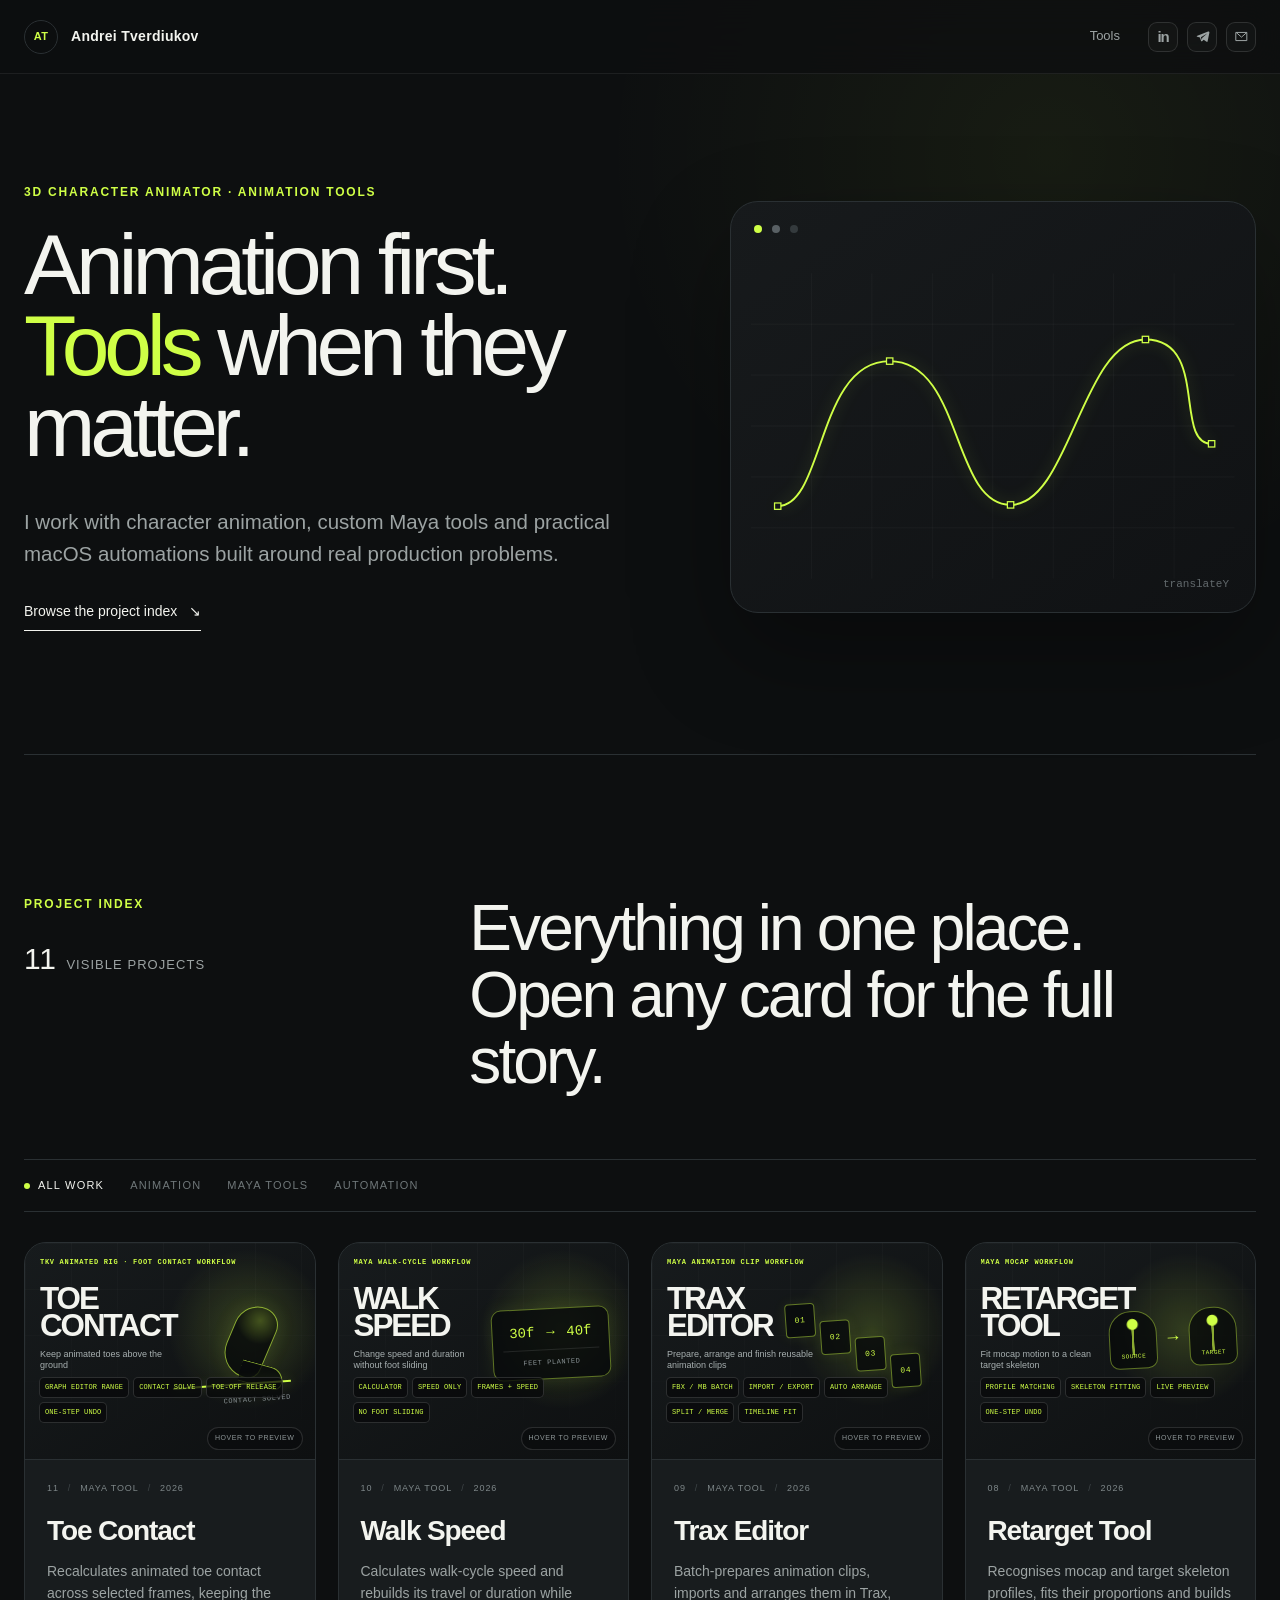
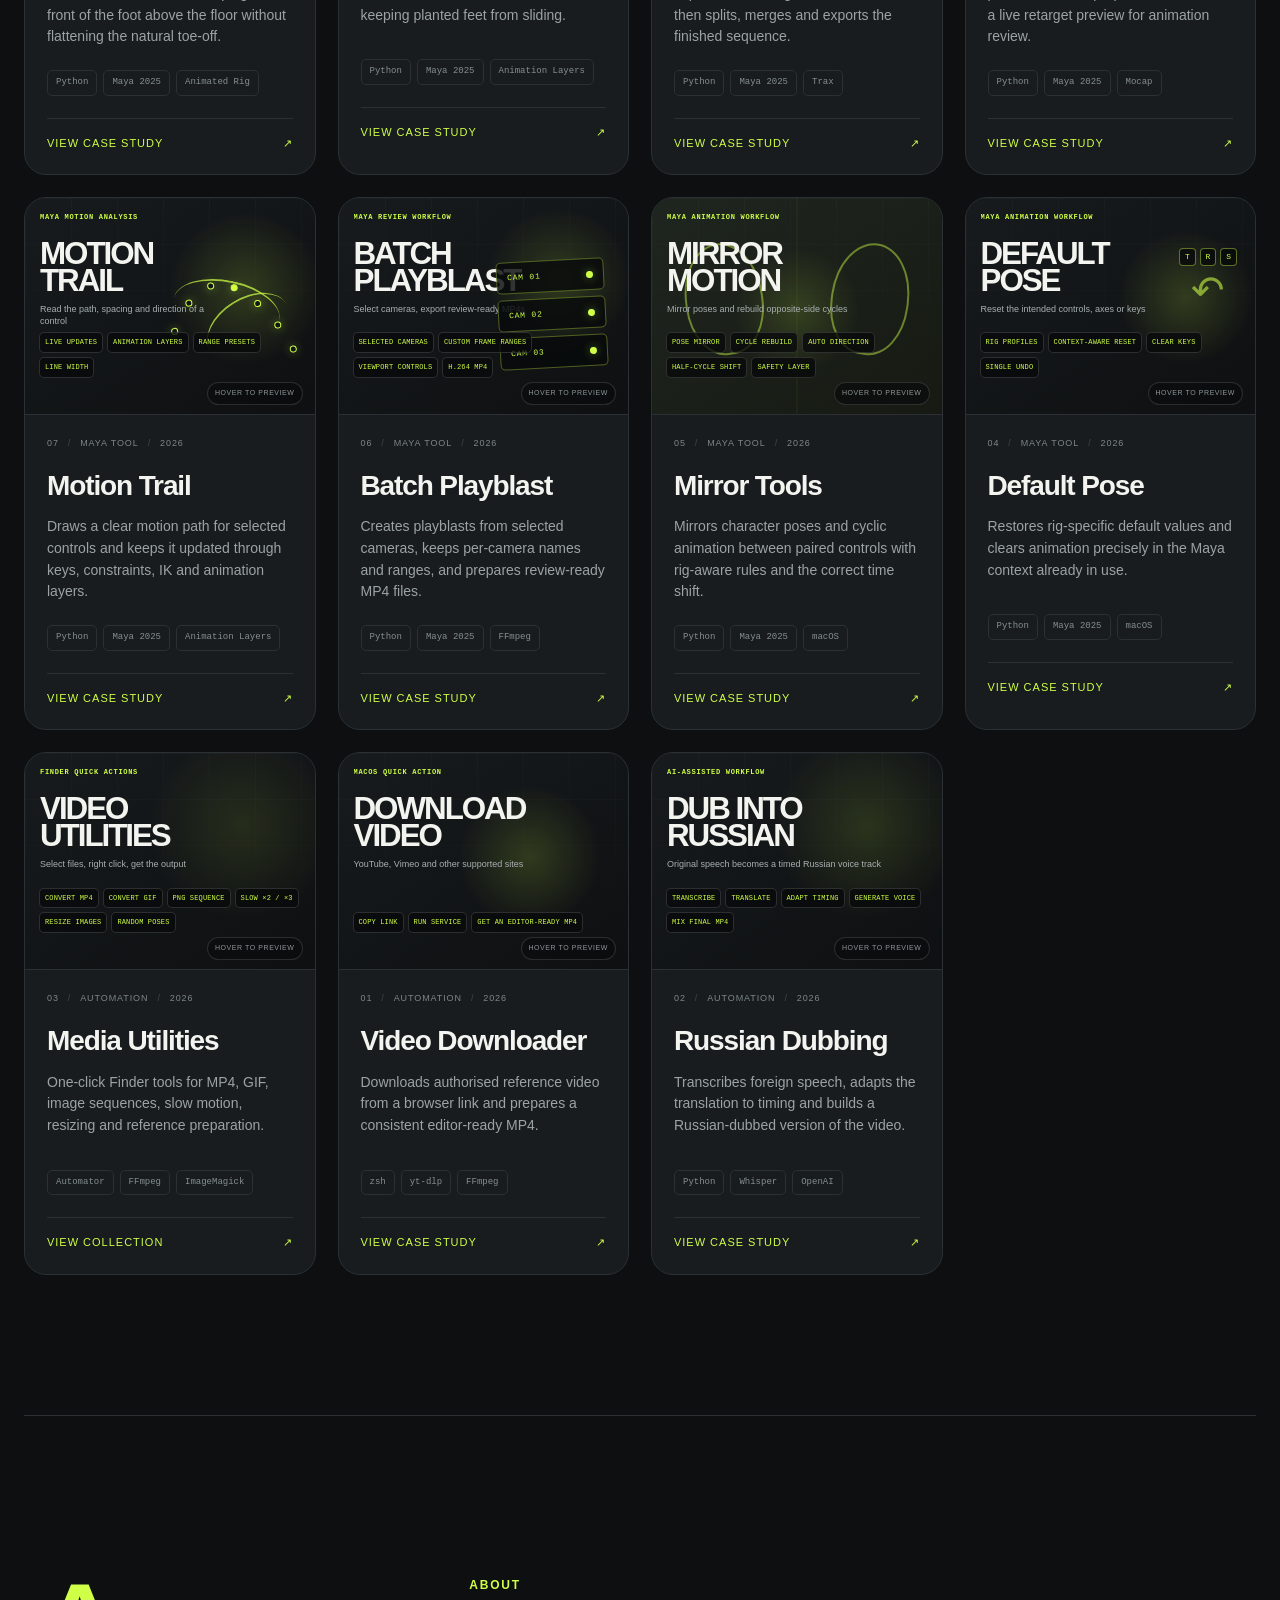
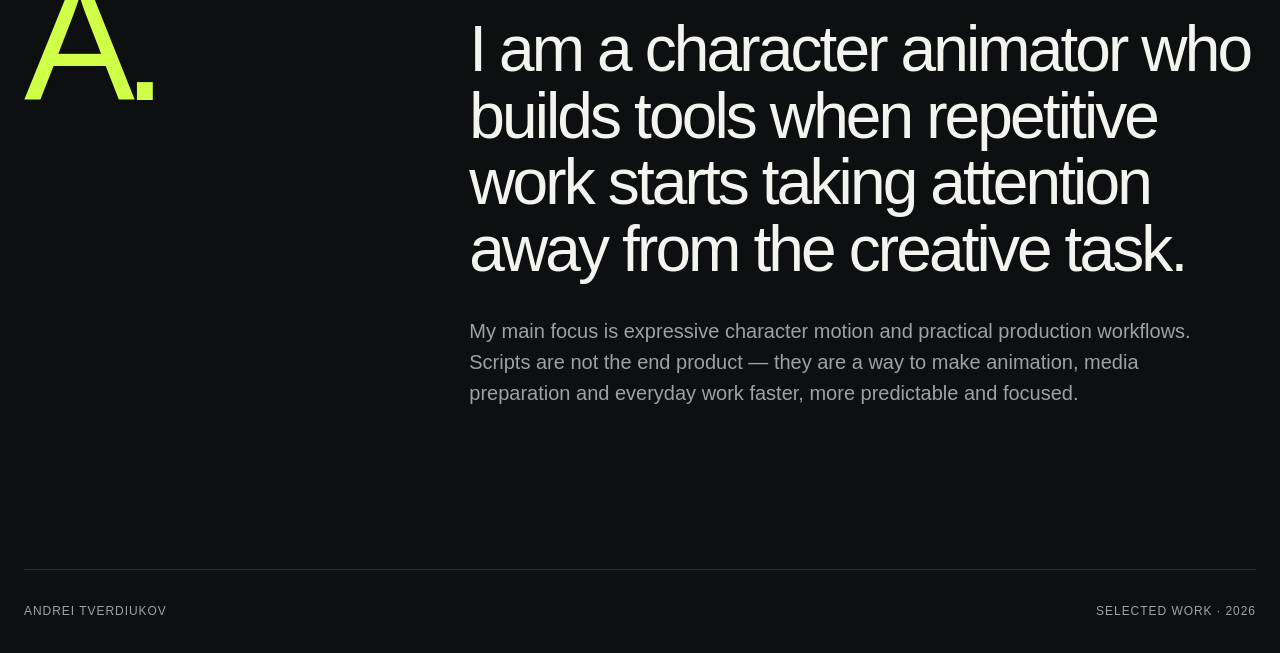
==== index.html @ 333805d5 "Add Toe Contact case study" ====
<!doctype html>
<html lang="en">
<head>
  <meta charset="utf-8">
  <meta name="viewport" content="width=device-width, initial-scale=1">
  <meta name="description" content="Portfolio of 3D character animator Andrei Tverdiukov — animation, custom Maya tools and practical macOS automation.">
  <title>Andrei Tverdiukov — 3D Character Animator</title>
  <link rel="stylesheet" href="assets/styles.css?v=20260919-1">
  <script src="assets/site.js" defer></script>
</head>
<body>
  <header class="site-header">
    <a class="brand" href="index.html" aria-label="Andrei Tverdiukov — Home">
      <span class="brand-mark">AT</span>
      <span>Andrei Tverdiukov</span>
    </a>
    <nav class="site-nav" aria-label="Main navigation">
      <a href="#work">Tools</a>
      <span class="header-socials" aria-label="Contact links">
        <a class="header-social-link header-social-linkedin" href="https://www.linkedin.com/in/andreitkv/" target="_blank" rel="noopener noreferrer" aria-label="LinkedIn" title="LinkedIn">in</a>
        <a class="header-social-link" href="https://t.me/tverdiukov" target="_blank" rel="noopener noreferrer" aria-label="Telegram @tverdiukov" title="Telegram @tverdiukov">
          <svg viewBox="0 0 24 24" role="presentation"><path d="M21 4 3.7 10.7c-1.2.5-1.2 1.2-.2 1.5l4.4 1.4 1.7 5.1c.2.7.1 1 .9 1 .6 0 .9-.3 1.2-.6l2.2-2.1 4.6 3.4c.9.5 1.5.2 1.7-.8L23 6c.3-1.2-.5-2.5-2-2Zm-11.6 9.3 8.7-5.5c.4-.3.8-.1.5.2l-7.2 6.5-.3 3.1-1.7-4.3Z"/></svg>
        </a>
        <a class="header-social-link" href="mailto:tverdiukov@gmail.com" aria-label="Email tverdiukov@gmail.com" title="tverdiukov@gmail.com">
          <svg viewBox="0 0 24 24" role="presentation"><path d="M3.5 5.5h17v13h-17z"/><path d="m4 6 8 7 8-7"/></svg>
        </a>
      </span>
    </nav>
  </header>

  <main>
    <section class="home-hero page-shell">
      <div class="hero-copy reveal">
        <p class="eyebrow">3D Character Animator · Animation Tools</p>
        <h1>Animation first.<br><span>Tools</span> when they matter.</h1>
        <p class="hero-intro">I work with character animation, custom Maya tools and practical macOS automations built around real production problems.</p>
        <a class="text-link" href="#work">Browse the project index <span aria-hidden="true">↘</span></a>
      </div>

      <div class="curve-stage reveal" aria-hidden="true">
        <svg viewBox="0 0 760 480" role="img">
          <path class="curve-grid" d="M0 80H760M0 160H760M0 240H760M0 320H760M0 400H760M95 0V480M190 0V480M285 0V480M380 0V480M475 0V480M570 0V480M665 0V480"/>
          <path class="curve-line" d="M42 366 C116 366 103 138 218 138 S315 364 408 364 S520 104 620 104 S664 268 724 268"/>
          <g class="curve-keys">
            <rect x="37" y="361" width="10" height="10"/>
            <rect x="213" y="133" width="10" height="10"/>
            <rect x="403" y="359" width="10" height="10"/>
            <rect x="615" y="99" width="10" height="10"/>
            <rect x="719" y="263" width="10" height="10"/>
          </g>
        </svg>
        <span class="curve-label">translateY</span>
      </div>
    </section>

    <section class="work-section page-shell" id="work">
      <div class="section-heading reveal">
        <div>
          <p class="eyebrow">Project index</p>
          <p class="project-count"><span>11</span> visible projects</p>
        </div>
        <h2>Everything in one place.<br>Open any card for the full story.</h2>
      </div>

      <div class="catalog-key reveal" aria-label="Project categories">
        <span class="is-active">All work</span>
        <span>Animation</span>
        <span>Maya tools</span>
        <span>Automation</span>
      </div>

      <div class="project-grid">
        <!-- Shelved for a later public rollout. Remove hidden to restore the card. -->
        <a class="catalog-card reveal" href="projects/tkv-curve-tools.html" data-preview-card data-shelved-project="curve-tools" hidden>
          <div class="catalog-cover curve-tools-cover">
            <div class="cover-grid" aria-hidden="true"></div>
            <span class="cover-category">Maya Graph Editor · animBot-inspired workflow</span>
            <div class="cover-promise">
              <strong>Curve<br>Tools</strong>
              <span>Shape and edit animation curves faster</span>
            </div>
            <ul class="cover-feature-list cover-feature-list-wide" aria-label="Included curve tools">
              <li>Pull / Push</li><li>Smooth / Rough</li><li>Ease In / Out</li>
              <li>Blend to Ease</li><li>Infinity</li><li>Reverse Keys</li>
            </ul>
            <span class="preview-hint">Hover to preview</span>

            <video class="catalog-preview" muted loop playsinline preload="metadata" poster="media/tkv-curve-tools/web/blend-to-tangent.jpg">
              <source src="media/tkv-curve-tools/web/blend-to-tangent.mp4" type="video/mp4">
            </video>
          </div>

          <div class="catalog-card-copy">
            <div class="catalog-meta">
              <span>01</span>
              <span>Maya tool</span>
              <span>2026</span>
            </div>
            <h3>Curve Tools</h3>
            <p>Curve shaping, blending, tangents, infinity modes and animation utilities inside Maya Graph Editor.</p>
            <div class="catalog-tags">
              <span>Python</span>
              <span>Maya 2025</span>
              <span>macOS</span>
            </div>
            <div class="catalog-open">
              <span>View case study</span>
              <span aria-hidden="true">↗</span>
            </div>
          </div>
        </a>

        <a class="catalog-card catalog-card-toe-contact reveal" href="projects/toe-contact.html" data-preview-card>
          <div class="catalog-cover toe-contact-cover">
            <div class="cover-grid" aria-hidden="true"></div>
            <span class="cover-category">Tkv Animated Rig · foot contact workflow</span>
            <div class="cover-promise">
              <strong>Toe<br>Contact</strong>
              <span>Keep animated toes above the ground</span>
            </div>
            <div class="toe-contact-mark" aria-hidden="true">
              <span class="toe-contact-foot"></span>
              <span class="toe-contact-floor"></span>
              <small>contact solved</small>
            </div>
            <ul class="cover-feature-list cover-feature-list-wide" aria-label="Included Toe Contact features">
              <li>Graph Editor range</li><li>Contact solve</li>
              <li>Toe-off release</li><li>One-step Undo</li>
            </ul>
            <span class="preview-hint">Hover to preview</span>
            <video class="catalog-preview" muted loop playsinline preload="metadata" poster="media/tkv-animated-rig/web/toe-contact-poster.jpg?v=20260919-1" aria-hidden="true">
              <source src="media/tkv-animated-rig/web/toe-contact-overview.mp4?v=20260919-1" type="video/mp4">
            </video>
          </div>

          <div class="catalog-card-copy">
            <div class="catalog-meta">
              <span>11</span>
              <span>Maya tool</span>
              <span>2026</span>
            </div>
            <h3>Toe Contact</h3>
            <p>Recalculates animated toe contact across selected frames, keeping the front of the foot above the floor without flattening the natural toe-off.</p>
            <div class="catalog-tags">
              <span>Python</span>
              <span>Maya 2025</span>
              <span>Animated Rig</span>
            </div>
            <div class="catalog-open">
              <span>View case study</span>
              <span aria-hidden="true">↗</span>
            </div>
          </div>
        </a>

        <a class="catalog-card catalog-card-walk-speed reveal" href="projects/walk-speed.html" data-preview-card>
          <div class="catalog-cover walk-speed-cover">
            <div class="cover-grid" aria-hidden="true"></div>
            <span class="cover-category">Maya walk-cycle workflow</span>
            <div class="cover-promise">
              <strong>Walk<br>Speed</strong>
              <span>Change speed and duration without foot sliding</span>
            </div>
            <div class="walk-speed-readout" aria-hidden="true">
              <span>30f</span><b>→</b><span>40f</span>
              <small>feet planted</small>
            </div>
            <ul class="cover-feature-list cover-feature-list-wide" aria-label="Included Walk Speed features">
              <li>Calculator</li><li>Speed only</li>
              <li>Frames + speed</li><li>No foot sliding</li>
            </ul>
            <span class="preview-hint">Hover to preview</span>
            <video class="catalog-preview" muted loop playsinline preload="metadata" poster="media/tkv-step-tools/web/walk-speed-poster.jpg?v=20260828-1" aria-hidden="true">
              <source src="media/tkv-step-tools/web/walk-speed-overview.mp4?v=20260828-1" type="video/mp4">
            </video>
          </div>

          <div class="catalog-card-copy">
            <div class="catalog-meta">
              <span>10</span>
              <span>Maya tool</span>
              <span>2026</span>
            </div>
            <h3>Walk Speed</h3>
            <p>Calculates walk-cycle speed and rebuilds its travel or duration while keeping planted feet from sliding.</p>
            <div class="catalog-tags">
              <span>Python</span>
              <span>Maya 2025</span>
              <span>Animation Layers</span>
            </div>
            <div class="catalog-open">
              <span>View case study</span>
              <span aria-hidden="true">↗</span>
            </div>
          </div>
        </a>

        <a class="catalog-card catalog-card-trax reveal" href="projects/trax-editor.html" data-preview-card>
          <div class="catalog-cover trax-cover">
            <div class="cover-grid" aria-hidden="true"></div>
            <span class="cover-category">Maya animation clip workflow</span>
            <div class="cover-promise">
              <strong>Trax<br>Editor</strong>
              <span>Prepare, arrange and finish reusable animation clips</span>
            </div>
            <div class="trax-clip-stack" aria-hidden="true">
              <i>01</i><i>02</i><i>03</i><i>04</i>
            </div>
            <ul class="cover-feature-list cover-feature-list-wide" aria-label="Included Trax Editor features">
              <li>FBX / MB batch</li><li>Import / Export</li>
              <li>Auto arrange</li><li>Split / Merge</li><li>Timeline fit</li>
            </ul>
            <span class="preview-hint">Hover to preview</span>
            <video class="catalog-preview" muted loop playsinline preload="metadata" poster="media/tkv-mocap-tools/web/tkv-trax-editor-poster.jpg?v=20260827-2" aria-hidden="true">
              <source src="media/tkv-mocap-tools/web/tkv-trax-editor-overview.mp4?v=20260827-2" type="video/mp4">
            </video>
          </div>

          <div class="catalog-card-copy">
            <div class="catalog-meta">
              <span>09</span>
              <span>Maya tool</span>
              <span>2026</span>
            </div>
            <h3>Trax Editor</h3>
            <p>Batch-prepares animation clips, imports and arranges them in Trax, then splits, merges and exports the finished sequence.</p>
            <div class="catalog-tags">
              <span>Python</span>
              <span>Maya 2025</span>
              <span>Trax</span>
            </div>
            <div class="catalog-open">
              <span>View case study</span>
              <span aria-hidden="true">↗</span>
            </div>
          </div>
        </a>

        <a class="catalog-card catalog-card-retarget reveal" href="projects/tkv-mocap-retarget.html" data-preview-card>
          <div class="catalog-cover retarget-cover">
            <div class="cover-grid" aria-hidden="true"></div>
            <span class="cover-category">Maya mocap workflow</span>
            <div class="cover-promise">
              <strong>Retarget<br>Tool</strong>
              <span>Fit mocap motion to a clean target skeleton</span>
            </div>
            <div class="retarget-mark" aria-hidden="true">
              <span>Source</span><b>→</b><span>Target</span>
            </div>
            <ul class="cover-feature-list cover-feature-list-wide" aria-label="Included retarget features">
              <li>Profile matching</li><li>Skeleton fitting</li>
              <li>Live preview</li><li>One-step undo</li>
            </ul>
            <span class="preview-hint">Hover to preview</span>
            <video class="catalog-preview" muted loop playsinline preload="metadata" poster="media/tkv-mocap-tools/web/tkv-mocap-retarget-poster.jpg?v=20260817-1" aria-hidden="true">
              <source src="media/tkv-mocap-tools/web/tkv-mocap-retarget-overview.mp4?v=20260817-1" type="video/mp4">
            </video>
          </div>

          <div class="catalog-card-copy">
            <div class="catalog-meta">
              <span>08</span>
              <span>Maya tool</span>
              <span>2026</span>
            </div>
            <h3>Retarget Tool</h3>
            <p>Recognises mocap and target skeleton profiles, fits their proportions and builds a live retarget preview for animation review.</p>
            <div class="catalog-tags">
              <span>Python</span>
              <span>Maya 2025</span>
              <span>Mocap</span>
            </div>
            <div class="catalog-open">
              <span>View case study</span>
              <span aria-hidden="true">↗</span>
            </div>
          </div>
        </a>

        <a class="catalog-card catalog-card-motion-trail reveal" href="projects/motion-trail.html" data-preview-card>
          <div class="catalog-cover motion-trail-cover">
            <div class="cover-grid" aria-hidden="true"></div>
            <span class="cover-category">Maya motion analysis</span>
            <div class="cover-promise">
              <strong>Motion<br>Trail</strong>
              <span>Read the path, spacing and direction of a control</span>
            </div>
            <div class="motion-trail-mark" aria-hidden="true">
              <i></i><i></i><i></i><i></i><i></i><i></i><i></i>
            </div>
            <ul class="cover-feature-list cover-feature-list-wide" aria-label="Included motion trail features">
              <li>Live updates</li><li>Animation layers</li>
              <li>Range presets</li><li>Line width</li>
            </ul>
            <span class="preview-hint">Hover to preview</span>
            <video class="catalog-preview" muted loop playsinline preload="metadata" poster="media/motion-trail/web/motion-trail-poster.jpg" aria-hidden="true">
              <source src="media/motion-trail/web/motion-trail-overview.mp4" type="video/mp4">
            </video>
          </div>

          <div class="catalog-card-copy">
            <div class="catalog-meta">
              <span>07</span>
              <span>Maya tool</span>
              <span>2026</span>
            </div>
            <h3>Motion Trail</h3>
            <p>Draws a clear motion path for selected controls and keeps it updated through keys, constraints, IK and animation layers.</p>
            <div class="catalog-tags">
              <span>Python</span>
              <span>Maya 2025</span>
              <span>Animation Layers</span>
            </div>
            <div class="catalog-open">
              <span>View case study</span>
              <span aria-hidden="true">↗</span>
            </div>
          </div>
        </a>

        <a class="catalog-card catalog-card-downloader reveal" href="projects/media-intake-automation.html" data-preview-card>
          <div class="catalog-cover media-intake-cover">
            <div class="cover-grid" aria-hidden="true"></div>
            <span class="cover-category">macOS Quick Action</span>
            <div class="cover-promise">
              <strong>Download<br>Video</strong>
              <span>YouTube, Vimeo and other supported sites</span>
            </div>
            <ul class="cover-feature-list" aria-label="Video downloader workflow">
              <li>Copy link</li><li>Run Service</li><li>Get an editor-ready MP4</li>
            </ul>
            <span class="preview-hint">Hover to preview</span>

            <video class="catalog-preview" muted loop playsinline preload="metadata" poster="media/media-intake/web/media-intake-poster.jpg?v=20260801-2">
              <source src="media/media-intake/web/media-intake-overview.mp4?v=20260801-2" type="video/mp4">
            </video>
          </div>

          <div class="catalog-card-copy">
            <div class="catalog-meta">
              <span>01</span>
              <span>Automation</span>
              <span>2026</span>
            </div>
            <h3>Video Downloader</h3>
            <p>Downloads authorised reference video from a browser link and prepares a consistent editor-ready MP4.</p>
            <div class="catalog-tags">
              <span>zsh</span>
              <span>yt-dlp</span>
              <span>FFmpeg</span>
            </div>
            <div class="catalog-open">
              <span>View case study</span>
              <span aria-hidden="true">↗</span>
            </div>
          </div>
        </a>

        <a class="catalog-card catalog-card-dubbing reveal" href="projects/russian-dubbing-pipeline.html" data-preview-card>
          <div class="catalog-cover dubbing-cover">
            <div class="cover-grid" aria-hidden="true"></div>
            <span class="cover-category">AI-assisted workflow</span>
            <div class="cover-promise">
              <strong>Dub Into<br>Russian</strong>
              <span>Original speech becomes a timed Russian voice track</span>
            </div>
            <ul class="cover-feature-list cover-feature-list-wide" aria-label="Russian dubbing stages">
              <li>Transcribe</li><li>Translate</li><li>Adapt timing</li>
              <li>Generate voice</li><li>Mix final MP4</li>
            </ul>
            <span class="preview-hint">Hover to preview</span>

            <video class="catalog-preview" muted loop playsinline preload="metadata" poster="media/russian-dubbing/web/russian-dubbing-poster.jpg?v=20260801-2">
              <source src="media/russian-dubbing/web/russian-dubbing-overview.mp4?v=20260801-2" type="video/mp4">
            </video>
          </div>

          <div class="catalog-card-copy">
            <div class="catalog-meta">
              <span>02</span>
              <span>Automation</span>
              <span>2026</span>
            </div>
            <h3>Russian Dubbing</h3>
            <p>Transcribes foreign speech, adapts the translation to timing and builds a Russian-dubbed version of the video.</p>
            <div class="catalog-tags">
              <span>Python</span>
              <span>Whisper</span>
              <span>OpenAI</span>
            </div>
            <div class="catalog-open">
              <span>View case study</span>
              <span aria-hidden="true">↗</span>
            </div>
          </div>
        </a>

        <a class="catalog-card catalog-card-media-utilities reveal" href="projects/finder-media-utilities.html" data-preview-card>
          <div class="catalog-cover media-utilities-cover">
            <div class="cover-grid" aria-hidden="true"></div>
            <span class="cover-category">Finder Quick Actions</span>
            <div class="cover-promise">
              <strong>Video<br>Utilities</strong>
              <span>Select files, right click, get the output</span>
            </div>
            <ul class="cover-feature-list cover-feature-list-wide" aria-label="Included media utilities">
              <li>Convert MP4</li><li>Convert GIF</li><li>PNG sequence</li>
              <li>Slow ×2 / ×3</li><li>Resize images</li><li>Random poses</li>
            </ul>
            <span class="preview-hint">Hover to preview</span>
            <video class="catalog-preview" muted loop playsinline preload="metadata" poster="media/finder-media-utilities/web/finder-media-utilities-poster.jpg?v=20260801-2" aria-hidden="true">
              <source src="media/finder-media-utilities/web/finder-media-utilities-overview.mp4?v=20260801-2" type="video/mp4">
            </video>
          </div>

          <div class="catalog-card-copy">
            <div class="catalog-meta">
              <span>03</span>
              <span>Automation</span>
              <span>2026</span>
            </div>
            <h3>Media Utilities</h3>
            <p>One-click Finder tools for MP4, GIF, image sequences, slow motion, resizing and reference preparation.</p>
            <div class="catalog-tags">
              <span>Automator</span>
              <span>FFmpeg</span>
              <span>ImageMagick</span>
            </div>
            <div class="catalog-open">
              <span>View collection</span>
              <span aria-hidden="true">↗</span>
            </div>
          </div>
        </a>

        <a class="catalog-card catalog-card-mirror reveal" href="projects/tkv-mirror-tools.html" data-preview-card>
          <div class="catalog-cover mirror-tools-cover">
            <div class="cover-grid" aria-hidden="true"></div>
            <span class="cover-category">Maya animation workflow</span>
            <div class="cover-promise">
              <strong>Mirror<br>Motion</strong>
              <span>Mirror poses and rebuild opposite-side cycles</span>
            </div>
            <ul class="cover-feature-list cover-feature-list-wide" aria-label="Included mirror workflow features">
              <li>Pose mirror</li><li>Cycle rebuild</li><li>Auto direction</li>
              <li>Half-cycle shift</li><li>Safety layer</li>
            </ul>
            <span class="preview-hint">Hover to preview</span>
            <video class="catalog-preview" muted loop playsinline preload="metadata" poster="media/tkv-mirror-tools/web/tkv-mirror-tools-poster.jpg" aria-hidden="true">
              <source src="media/tkv-mirror-tools/web/tkv-mirror-tools-overview.mp4" type="video/mp4">
            </video>
          </div>

          <div class="catalog-card-copy">
            <div class="catalog-meta">
              <span>05</span>
              <span>Maya tool</span>
              <span>2026</span>
            </div>
            <h3>Mirror Tools</h3>
            <p>Mirrors character poses and cyclic animation between paired controls with rig-aware rules and the correct time shift.</p>
            <div class="catalog-tags">
              <span>Python</span>
              <span>Maya 2025</span>
              <span>macOS</span>
            </div>
            <div class="catalog-open">
              <span>View case study</span>
              <span aria-hidden="true">↗</span>
            </div>
          </div>
        </a>

        <a class="catalog-card catalog-card-default-pose reveal" href="projects/tkv-default-pose.html" data-preview-card>
          <div class="catalog-cover default-pose-cover">
            <div class="cover-grid" aria-hidden="true"></div>
            <span class="cover-category">Maya animation workflow</span>
            <div class="cover-promise">
              <strong>Default<br>Pose</strong>
              <span>Reset the intended controls, axes or keys</span>
            </div>
            <div class="pose-reset-mark" aria-hidden="true">
              <span>T</span><span>R</span><span>S</span><b>↶</b>
            </div>
            <ul class="cover-feature-list cover-feature-list-wide" aria-label="Included default pose features">
              <li>Rig profiles</li><li>Context-aware reset</li><li>Clear keys</li>
              <li>Single undo</li>
            </ul>
            <span class="preview-hint">Hover to preview</span>
            <video class="catalog-preview" muted loop playsinline preload="metadata" poster="media/tkv-default-pose/web/tkv-default-pose-poster.jpg" aria-hidden="true">
              <source src="media/tkv-default-pose/web/tkv-default-pose-overview.mp4" type="video/mp4">
            </video>
          </div>

          <div class="catalog-card-copy">
            <div class="catalog-meta">
              <span>04</span>
              <span>Maya tool</span>
              <span>2026</span>
            </div>
            <h3>Default Pose</h3>
            <p>Restores rig-specific default values and clears animation precisely in the Maya context already in use.</p>
            <div class="catalog-tags">
              <span>Python</span>
              <span>Maya 2025</span>
              <span>macOS</span>
            </div>
            <div class="catalog-open">
              <span>View case study</span>
              <span aria-hidden="true">↗</span>
            </div>
          </div>
        </a>

        <a class="catalog-card catalog-card-playblast reveal" href="projects/tkv-playblast.html?v=20260731-2" data-preview-card>
          <div class="catalog-cover playblast-cover">
            <div class="cover-grid" aria-hidden="true"></div>
            <span class="cover-category">Maya review workflow</span>
            <div class="cover-promise">
              <strong>Batch<br>Playblast</strong>
              <span>Select cameras, export review-ready MP4s</span>
            </div>
            <div class="playblast-camera-stack" aria-hidden="true">
              <span>CAM 01</span><span>CAM 02</span><span>CAM 03</span>
            </div>
            <ul class="cover-feature-list cover-feature-list-wide" aria-label="Included playblast workflow features">
              <li>Selected cameras</li><li>Custom frame ranges</li>
              <li>Viewport controls</li><li>H.264 MP4</li>
            </ul>
            <span class="preview-hint">Hover to preview</span>
            <video class="catalog-preview" muted loop playsinline preload="metadata" poster="media/tkv-playblast/web/tkv-playblast-poster.jpg?v=20260731-2" aria-hidden="true">
              <source src="media/tkv-playblast/web/tkv-playblast-overview.mp4?v=20260731-2" type="video/mp4">
            </video>
          </div>

          <div class="catalog-card-copy">
            <div class="catalog-meta">
              <span>06</span>
              <span>Maya tool</span>
              <span>2026</span>
            </div>
            <h3>Batch Playblast</h3>
            <p>Creates playblasts from selected cameras, keeps per-camera names and ranges, and prepares review-ready MP4 files.</p>
            <div class="catalog-tags">
              <span>Python</span>
              <span>Maya 2025</span>
              <span>FFmpeg</span>
            </div>
            <div class="catalog-open">
              <span>View case study</span>
              <span aria-hidden="true">↗</span>
            </div>
          </div>
        </a>
      </div>
    </section>

    <section class="about-section page-shell" id="about">
      <div class="about-number reveal">A.</div>
      <div class="about-copy reveal">
        <p class="eyebrow">About</p>
        <h2>I am a character animator who builds tools when repetitive work starts taking attention away from the creative task.</h2>
        <p>My main focus is expressive character motion and practical production workflows. Scripts are not the end product — they are a way to make animation, media preparation and everyday work faster, more predictable and focused.</p>
      </div>
    </section>
  </main>

  <footer class="site-footer page-shell">
    <span>Andrei Tverdiukov</span>
    <span>Selected work · 2026</span>
  </footer>
</body>
</html>
---- assets/styles.css ----
:root {
  --bg: #0d0f10;
  --bg-soft: #141719;
  --panel: #181c1e;
  --line: #2a3033;
  --text: #f3f4ef;
  --muted: #9ca3a3;
  --accent: #cfff46;
  --accent-soft: rgba(207, 255, 70, 0.14);
  --max: 1320px;
  --radius: 28px;
}

* {
  box-sizing: border-box;
}

html {
  scroll-behavior: smooth;
}

body {
  margin: 0;
  color: var(--text);
  background:
    radial-gradient(circle at 82% 4%, rgba(207, 255, 70, 0.055), transparent 28rem),
    var(--bg);
  font-family: Inter, -apple-system, BlinkMacSystemFont, "Segoe UI", sans-serif;
  font-size: 16px;
  line-height: 1.55;
  -webkit-font-smoothing: antialiased;
}

a {
  color: inherit;
  text-decoration: none;
}

img,
video,
svg {
  display: block;
  max-width: 100%;
}

button {
  font: inherit;
}

.page-shell {
  width: min(calc(100% - 48px), var(--max));
  margin-inline: auto;
}

.site-header {
  position: sticky;
  z-index: 20;
  top: 0;
  display: flex;
  align-items: center;
  justify-content: space-between;
  min-height: 74px;
  padding: 0 max(24px, calc((100vw - var(--max)) / 2));
  border-bottom: 1px solid rgba(255, 255, 255, 0.07);
  background: rgba(13, 15, 16, 0.78);
  backdrop-filter: blur(18px);
}

.brand,
.site-nav {
  display: flex;
  align-items: center;
}

.brand {
  gap: 13px;
  font-size: 14px;
  font-weight: 650;
  letter-spacing: 0.02em;
}

.brand-mark {
  display: grid;
  width: 34px;
  height: 34px;
  place-items: center;
  border: 1px solid var(--line);
  border-radius: 50%;
  color: var(--accent);
  font-size: 11px;
}

.site-nav {
  gap: 28px;
  color: var(--muted);
  font-size: 13px;
}

.site-nav a,
.text-link {
  transition: color 180ms ease;
}

.site-nav a:hover,
.text-link:hover {
  color: var(--accent);
}

.header-socials {
  display: flex;
  gap: 9px;
  align-items: center;
}

.header-social-link {
  display: grid;
  width: 30px;
  height: 30px;
  place-items: center;
  border: 1px solid rgba(255, 255, 255, 0.12);
  border-radius: 9px;
  color: var(--muted);
  background: rgba(255, 255, 255, 0.025);
  transition: border-color 180ms ease, color 180ms ease, background 180ms ease, transform 180ms ease;
}

.header-social-link:hover,
.header-social-link:focus-visible {
  border-color: rgba(207, 255, 70, 0.52);
  color: var(--accent);
  background: rgba(207, 255, 70, 0.06);
  outline: none;
  transform: translateY(-2px);
}

.header-social-link svg {
  width: 15px;
  height: 15px;
  overflow: visible;
  fill: none;
  stroke: currentColor;
  stroke-linecap: round;
  stroke-linejoin: round;
  stroke-width: 1.6;
}

.header-social-link:nth-child(2) svg {
  fill: currentColor;
  stroke: none;
}

.header-social-linkedin {
  padding-top: 1px;
  font-family: Arial, Helvetica, sans-serif;
  font-size: 15px;
  font-weight: 700;
  letter-spacing: -0.07em;
}

.eyebrow {
  margin: 0 0 22px;
  color: var(--accent);
  font-size: 12px;
  font-weight: 700;
  letter-spacing: 0.15em;
  text-transform: uppercase;
}

.home-hero {
  display: grid;
  min-height: 680px;
  grid-template-columns: 1.08fr 0.92fr;
  align-items: center;
  gap: clamp(36px, 7vw, 110px);
  padding-block: 74px 88px;
}

.hero-copy h1,
.case-hero h1 {
  margin: 0;
  font-weight: 520;
  letter-spacing: -0.06em;
  line-height: 0.95;
}

.hero-copy h1 {
  max-width: 780px;
  font-size: clamp(58px, 6.7vw, 104px);
}

.hero-copy h1 span,
.case-hero h1 span {
  color: var(--accent);
}

.hero-intro {
  max-width: 650px;
  margin: 38px 0 30px;
  color: var(--muted);
  font-size: clamp(18px, 1.6vw, 24px);
}

.text-link {
  display: inline-flex;
  gap: 12px;
  align-items: center;
  padding-bottom: 7px;
  border-bottom: 1px solid currentColor;
  font-size: 14px;
}

.curve-stage {
  position: relative;
  overflow: hidden;
  border: 1px solid var(--line);
  border-radius: var(--radius);
  background: linear-gradient(145deg, #171a1c, #101214);
  box-shadow: 0 40px 100px rgba(0, 0, 0, 0.32);
}

.curve-stage::before {
  position: absolute;
  z-index: 1;
  top: 23px;
  left: 23px;
  width: 8px;
  height: 8px;
  border-radius: 50%;
  background: var(--accent);
  box-shadow: 18px 0 0 #596064, 36px 0 0 #343a3d;
  content: "";
}

.curve-stage svg {
  width: 100%;
  min-height: 410px;
  padding: 48px 20px 10px;
}

.curve-grid {
  fill: none;
  stroke: rgba(255, 255, 255, 0.055);
  stroke-width: 1;
}

.curve-line {
  fill: none;
  stroke: var(--accent);
  stroke-width: 3;
  filter: drop-shadow(0 0 12px rgba(207, 255, 70, 0.32));
}

.curve-keys rect {
  fill: var(--bg-soft);
  stroke: var(--accent);
  stroke-width: 2;
}

.curve-label {
  position: absolute;
  right: 26px;
  bottom: 19px;
  color: #62696c;
  font-family: ui-monospace, SFMono-Regular, Menlo, monospace;
  font-size: 11px;
}

.work-section,
.toolkit-section,
.highlights-section,
.decisions-section {
  padding-block: 140px;
}

.work-section {
  min-height: 900px;
  border-top: 1px solid var(--line);
}

.section-heading {
  display: grid;
  grid-template-columns: 0.68fr 1.32fr;
  gap: 40px;
  margin-bottom: 64px;
}

.section-heading h2,
.story-heading h2,
.about-copy h2 {
  margin: 0;
  font-size: clamp(38px, 5vw, 72px);
  font-weight: 520;
  letter-spacing: -0.045em;
  line-height: 1.04;
}

.project-count {
  display: flex;
  gap: 12px;
  align-items: baseline;
  margin: 0;
  color: var(--muted);
  font-size: 13px;
  text-transform: uppercase;
  letter-spacing: 0.08em;
}

.project-count span {
  color: var(--text);
  font-size: 30px;
  letter-spacing: -0.05em;
}

.catalog-key {
  display: flex;
  gap: 26px;
  align-items: center;
  margin-bottom: 30px;
  padding: 17px 0;
  border-top: 1px solid var(--line);
  border-bottom: 1px solid var(--line);
  color: #6f7779;
  font-size: 11px;
  text-transform: uppercase;
  letter-spacing: 0.11em;
}

.catalog-key span:first-child {
  color: var(--text);
}

.catalog-key .is-active::before {
  display: inline-block;
  width: 6px;
  height: 6px;
  margin-right: 8px;
  border-radius: 50%;
  background: var(--accent);
  content: "";
}

.project-grid {
  display: grid;
  grid-template-columns: repeat(4, minmax(0, 1fr));
  gap: 22px;
}

.catalog-card {
  overflow: hidden;
  border: 1px solid var(--line);
  border-radius: 22px;
  background: var(--panel);
  transition: border-color 260ms ease, transform 260ms ease, box-shadow 260ms ease;
}

.catalog-card:hover,
.catalog-card:focus-visible {
  border-color: #536063;
  outline: none;
  transform: translateY(-6px);
  box-shadow: 0 26px 70px rgba(0, 0, 0, 0.35);
}

.catalog-cover {
  position: relative;
  overflow: hidden;
  aspect-ratio: 4 / 3;
  border-bottom: 1px solid var(--line);
  background:
    radial-gradient(circle at 72% 22%, rgba(207, 255, 70, 0.13), transparent 38%),
    linear-gradient(145deg, #171b1d, #0e1011);
}

.cover-grid {
  position: absolute;
  inset: 0;
  opacity: 0.55;
  background-image:
    linear-gradient(rgba(255, 255, 255, 0.045) 1px, transparent 1px),
    linear-gradient(90deg, rgba(255, 255, 255, 0.045) 1px, transparent 1px);
  background-size: 46px 46px;
  mask-image: linear-gradient(to bottom, black, transparent 94%);
}

.cover-category {
  position: absolute;
  z-index: 2;
  top: 15px;
  right: 15px;
  left: 15px;
  color: var(--accent);
  font-family: ui-monospace, SFMono-Regular, Menlo, monospace;
  overflow: hidden;
  font-size: 7px;
  font-weight: 700;
  letter-spacing: 0.1em;
  line-height: 1.3;
  text-overflow: ellipsis;
  text-transform: uppercase;
  white-space: nowrap;
}

.cover-curve {
  position: absolute;
  right: -4%;
  bottom: 6%;
  width: 78%;
  filter: drop-shadow(0 0 11px rgba(207, 255, 70, 0.28));
}

.cover-curve path {
  fill: none;
  stroke: var(--accent);
  stroke-width: 4;
}

.cover-curve rect {
  fill: #111416;
  stroke: var(--accent);
  stroke-width: 2;
}

.cover-toolbar {
  position: absolute;
  z-index: 2;
  top: 48px;
  left: 20px;
  display: flex;
  gap: 4px;
  padding: 7px;
  border: 1px solid rgba(255, 255, 255, 0.11);
  border-radius: 7px;
  background: rgba(10, 12, 13, 0.82);
}

.cover-toolbar i {
  display: block;
  width: 17px;
  height: 8px;
  border-radius: 2px;
  background: #5a6264;
}

.cover-toolbar i:nth-child(2n) {
  background: var(--accent);
}

.cover-name {
  position: absolute;
  z-index: 2;
  left: 22px;
  bottom: 24px;
  max-width: 220px;
  font-size: clamp(30px, 3.1vw, 48px);
  font-weight: 560;
  letter-spacing: -0.06em;
  line-height: 0.86;
}

.cover-promise {
  position: absolute;
  z-index: 2;
  top: 43px;
  right: 15px;
  left: 15px;
  width: auto;
}

.cover-promise strong {
  display: block;
  color: var(--text);
  font-size: clamp(29px, 2.45vw, 40px);
  font-weight: 570;
  letter-spacing: -0.065em;
  line-height: 0.86;
  text-transform: uppercase;
}

.cover-promise span {
  display: block;
  max-width: 250px;
  margin-top: 9px;
  color: #a7afb0;
  font-size: 9px;
  line-height: 1.3;
}

.cover-feature-list {
  position: absolute;
  z-index: 2;
  right: 14px;
  bottom: 36px;
  left: 14px;
  display: flex;
  max-width: none;
  flex-wrap: wrap;
  justify-content: flex-start;
  gap: 4px;
  margin: 0;
  padding: 0;
  list-style: none;
}

.cover-feature-list li {
  padding: 4px 5px;
  border: 1px solid rgba(255, 255, 255, 0.14);
  border-radius: 5px;
  color: var(--accent);
  background: rgba(8, 10, 11, 0.78);
  font-family: ui-monospace, SFMono-Regular, Menlo, monospace;
  font-size: 7px;
  letter-spacing: 0.02em;
  text-transform: uppercase;
  white-space: nowrap;
}

.cover-feature-list-wide {
  max-width: none;
}

.preview-hint {
  position: absolute;
  z-index: 2;
  right: 12px;
  bottom: 9px;
  padding: 5px 7px;
  border: 1px solid rgba(255, 255, 255, 0.13);
  border-radius: 999px;
  color: #8e9697;
  background: rgba(10, 12, 13, 0.72);
  font-size: 7px;
  letter-spacing: 0.08em;
  text-transform: uppercase;
}

.media-intake-cover {
  background:
    radial-gradient(circle at 66% 48%, rgba(207, 255, 70, 0.16), transparent 32%),
    linear-gradient(145deg, #171b1d, #0e1011);
}

.intake-url {
  position: absolute;
  top: 64px;
  right: 24px;
  display: flex;
  width: 48%;
  height: 32px;
  gap: 5px;
  align-items: center;
  padding: 0 10px;
  border: 1px solid rgba(255, 255, 255, 0.12);
  border-radius: 8px;
  background: rgba(8, 10, 11, 0.72);
}

.intake-url span {
  order: 2;
  width: 72%;
  height: 3px;
  margin-left: 6px;
  border-radius: 999px;
  background: #596164;
}

.intake-url i {
  width: 5px;
  height: 5px;
  border-radius: 50%;
  background: #465053;
}

.intake-url i:first-of-type {
  background: var(--accent);
}

.intake-flow {
  position: absolute;
  right: 2%;
  bottom: 2%;
  width: 78%;
}

.intake-flow path {
  fill: none;
  stroke: #768083;
  stroke-width: 3;
}

.intake-flow rect {
  fill: #121617;
  stroke: var(--accent);
  stroke-width: 3;
}

.intake-flow .intake-play {
  fill: var(--accent);
  stroke: none;
}

.dubbing-cover {
  background:
    radial-gradient(circle at 74% 34%, rgba(207, 255, 70, 0.13), transparent 36%),
    linear-gradient(145deg, #171b1d, #0e1011);
}

.dub-wave {
  position: absolute;
  right: 4%;
  bottom: 22%;
  display: flex;
  width: 62%;
  height: 42%;
  align-items: center;
  justify-content: center;
  gap: 7px;
}

.dub-wave i,
.timeline-wave i {
  display: block;
  width: 5px;
  border-radius: 99px;
  background: var(--accent);
  box-shadow: 0 0 12px rgba(207, 255, 70, 0.24);
}

.dub-wave i:nth-child(1), .dub-wave i:nth-child(12) { height: 18%; }
.dub-wave i:nth-child(2), .dub-wave i:nth-child(11) { height: 38%; }
.dub-wave i:nth-child(3), .dub-wave i:nth-child(10) { height: 68%; }
.dub-wave i:nth-child(4), .dub-wave i:nth-child(9) { height: 92%; }
.dub-wave i:nth-child(5), .dub-wave i:nth-child(8) { height: 54%; }
.dub-wave i:nth-child(6), .dub-wave i:nth-child(7) { height: 76%; }

.dub-language {
  position: absolute;
  top: 54px;
  right: 25px;
  display: flex;
  gap: 9px;
  align-items: center;
  font-family: ui-monospace, SFMono-Regular, Menlo, monospace;
}

.dub-language span {
  display: grid;
  min-width: 36px;
  height: 36px;
  padding-inline: 8px;
  place-items: center;
  border: 1px solid #4b5558;
  border-radius: 8px;
  color: var(--text);
  background: rgba(9, 11, 12, 0.72);
  font-size: 11px;
}

.dub-language span:last-child,
.dub-language b {
  color: var(--accent);
}

.media-utilities-cover {
  background:
    radial-gradient(circle at 75% 34%, rgba(207, 255, 70, 0.1), transparent 36%),
    linear-gradient(145deg, #171b1d, #0e1011);
}

.mirror-tools-cover {
  background:
    linear-gradient(90deg, rgba(207, 255, 70, 0.045) 0 49.8%, rgba(207, 255, 70, 0.28) 50%, rgba(207, 255, 70, 0.045) 50.2% 100%),
    radial-gradient(circle at 50% 52%, rgba(207, 255, 70, 0.15), transparent 34%),
    linear-gradient(145deg, #171b1d, #0e1011);
}

.default-pose-cover {
  background:
    radial-gradient(circle at 76% 46%, rgba(207, 255, 70, 0.17), transparent 27%),
    linear-gradient(145deg, #171b1d, #0e1011);
}

.playblast-cover {
  background:
    radial-gradient(circle at 76% 38%, rgba(207, 255, 70, 0.16), transparent 28%),
    linear-gradient(145deg, #171b1d, #0e1011);
}

.motion-trail-cover {
  background:
    radial-gradient(circle at 76% 42%, rgba(207, 255, 70, 0.17), transparent 30%),
    linear-gradient(145deg, #171b1d, #0e1011);
}

.retarget-cover {
  background:
    radial-gradient(circle at 76% 40%, rgba(207, 255, 70, 0.17), transparent 30%),
    linear-gradient(145deg, #171b1d, #0e1011);
}

.trax-cover {
  background:
    radial-gradient(circle at 76% 40%, rgba(207, 255, 70, 0.17), transparent 30%),
    linear-gradient(145deg, #171b1d, #0e1011);
}

.walk-speed-cover {
  background:
    radial-gradient(circle at 77% 40%, rgba(207, 255, 70, 0.18), transparent 31%),
    linear-gradient(145deg, #171b1d, #0e1011);
}

.toe-contact-cover {
  background:
    radial-gradient(circle at 77% 40%, rgba(207, 255, 70, 0.18), transparent 31%),
    linear-gradient(145deg, #171b1d, #0e1011);
}

.toe-contact-cover .cover-promise span {
  max-width: 145px;
}

.toe-contact-mark {
  position: absolute;
  z-index: 2;
  top: 57px;
  right: 22px;
  width: 130px;
  height: 112px;
  transform: rotate(-4deg);
}

.toe-contact-foot {
  position: absolute;
  top: 6px;
  right: 21px;
  width: 42px;
  height: 73px;
  border: 1px solid rgba(207, 255, 70, 0.64);
  border-radius: 24px 18px 14px 26px;
  background:
    radial-gradient(circle at 54% 18%, rgba(207, 255, 70, 0.28), transparent 38%),
    rgba(8, 10, 11, 0.82);
  box-shadow: 0 0 20px rgba(207, 255, 70, 0.1);
  transform: rotate(27deg);
}

.toe-contact-foot::after {
  position: absolute;
  right: -26px;
  bottom: -3px;
  width: 43px;
  height: 20px;
  border: 1px solid rgba(207, 255, 70, 0.64);
  border-left: 0;
  border-radius: 0 18px 10px 0;
  background: rgba(8, 10, 11, 0.82);
  content: "";
  transform: rotate(-8deg);
}

.toe-contact-floor {
  position: absolute;
  right: 4px;
  bottom: 26px;
  width: 118px;
  border-top: 2px solid var(--accent);
  box-shadow: 0 0 12px rgba(207, 255, 70, 0.32);
}

.toe-contact-mark small {
  position: absolute;
  right: 5px;
  bottom: 5px;
  color: #899194;
  font-family: ui-monospace, SFMono-Regular, Menlo, monospace;
  font-size: 7px;
  letter-spacing: 0.09em;
  text-transform: uppercase;
}

.toe-contact-cover .catalog-preview {
  object-position: 22% center;
}

.walk-speed-cover .cover-promise span {
  max-width: 120px;
}

.walk-speed-readout {
  position: absolute;
  z-index: 2;
  top: 65px;
  right: 18px;
  display: grid;
  width: 118px;
  grid-template-columns: 1fr auto 1fr;
  gap: 5px;
  align-items: center;
  padding: 13px 10px 10px;
  border: 1px solid rgba(207, 255, 70, 0.42);
  border-radius: 10px;
  color: var(--accent);
  background: rgba(8, 10, 11, 0.82);
  font-family: ui-monospace, SFMono-Regular, Menlo, monospace;
  transform: rotate(-3deg);
  box-shadow: 0 0 18px rgba(207, 255, 70, 0.08);
}

.walk-speed-readout span {
  font-size: 14px;
  text-align: center;
}

.walk-speed-readout b {
  font-size: 14px;
  font-weight: 400;
}

.walk-speed-readout small {
  grid-column: 1 / -1;
  padding-top: 7px;
  border-top: 1px solid rgba(255, 255, 255, 0.1);
  color: #899194;
  font-size: 7px;
  letter-spacing: 0.08em;
  text-align: center;
  text-transform: uppercase;
}

.walk-speed-cover .catalog-preview {
  object-position: 20% center;
}

.trax-clip-stack {
  position: absolute;
  z-index: 2;
  top: 57px;
  right: 23px;
  display: grid;
  width: 132px;
  grid-template-columns: repeat(4, 1fr);
  gap: 4px;
  align-items: start;
  transform: rotate(-4deg);
}

.trax-clip-stack i {
  display: grid;
  height: 34px;
  place-items: center;
  border: 1px solid rgba(207, 255, 70, 0.45);
  border-radius: 4px;
  color: var(--accent);
  background: rgba(8, 10, 11, 0.82);
  font-family: ui-monospace, SFMono-Regular, Menlo, monospace;
  font-size: 8px;
  font-style: normal;
  letter-spacing: 0.08em;
  box-shadow: 0 0 14px rgba(207, 255, 70, 0.08);
}

.trax-clip-stack i:nth-child(2) { margin-top: 19px; }
.trax-clip-stack i:nth-child(3) { margin-top: 38px; }
.trax-clip-stack i:nth-child(4) { margin-top: 57px; }

.trax-cover .cover-promise span {
  max-width: 185px;
}

.trax-cover .catalog-preview {
  object-position: 18% center;
}

.retarget-mark {
  position: absolute;
  z-index: 2;
  top: 66px;
  right: 18px;
  display: flex;
  align-items: center;
  gap: 7px;
  transform: rotate(-3deg);
}

.retarget-mark span {
  display: grid;
  width: 48px;
  height: 58px;
  place-items: end center;
  padding-bottom: 7px;
  border: 1px solid rgba(207, 255, 70, 0.42);
  border-radius: 22px 22px 10px 10px;
  color: var(--accent);
  background:
    radial-gradient(circle at 50% 22%, var(--accent) 0 5px, transparent 6px),
    linear-gradient(90deg, transparent 47%, rgba(207, 255, 70, 0.65) 48% 52%, transparent 53%) 50% 17px / 100% 26px no-repeat,
    rgba(8, 10, 11, 0.8);
  font-family: ui-monospace, SFMono-Regular, Menlo, monospace;
  font-size: 6px;
  letter-spacing: 0.08em;
  text-transform: uppercase;
}

.retarget-mark b {
  color: var(--accent);
  font-size: 18px;
  font-weight: 400;
}

.retarget-cover .cover-promise span {
  max-width: 118px;
}

.retarget-cover .catalog-preview {
  object-position: left center;
}

.motion-trail-mark {
  position: absolute;
  z-index: 2;
  top: 58px;
  right: 22px;
  width: 126px;
  height: 112px;
  transform: rotate(-8deg);
}

.motion-trail-mark::before,
.motion-trail-mark::after {
  position: absolute;
  border-top: 2px solid rgba(207, 255, 70, 0.72);
  border-radius: 50%;
  content: "";
}

.motion-trail-mark::before {
  inset: 24px 12px 30px 6px;
  transform: rotate(20deg);
}

.motion-trail-mark::after {
  inset: 44px 2px 8px 34px;
  transform: rotate(-24deg);
}

.motion-trail-mark i {
  position: absolute;
  width: 7px;
  height: 7px;
  border: 1px solid var(--accent);
  border-radius: 50%;
  background: #111516;
  box-shadow: 0 0 10px rgba(207, 255, 70, 0.38);
}

.motion-trail-mark i:nth-child(1) { left: 2px; top: 64px; }
.motion-trail-mark i:nth-child(2) { left: 20px; top: 38px; }
.motion-trail-mark i:nth-child(3) { left: 44px; top: 24px; }
.motion-trail-mark i:nth-child(4) { left: 67px; top: 29px; background: var(--accent); }
.motion-trail-mark i:nth-child(5) { left: 88px; top: 48px; }
.motion-trail-mark i:nth-child(6) { left: 105px; top: 72px; }
.motion-trail-mark i:nth-child(7) { left: 117px; top: 98px; }

.motion-trail-cover .cover-promise span {
  max-width: 185px;
}

.motion-trail-cover .catalog-preview {
  object-position: 20% center;
}

.playblast-camera-stack {
  position: absolute;
  z-index: 2;
  top: 62px;
  right: 22px;
  display: grid;
  width: 108px;
  gap: 6px;
  transform: rotate(-3deg);
}

.playblast-camera-stack span {
  display: flex;
  height: 32px;
  align-items: center;
  justify-content: space-between;
  padding: 0 10px;
  border: 1px solid rgba(207, 255, 70, 0.34);
  border-radius: 5px;
  color: var(--accent);
  background: rgba(8, 10, 11, 0.82);
  font-family: ui-monospace, SFMono-Regular, Menlo, monospace;
  font-size: 8px;
  letter-spacing: 0.1em;
}

.playblast-camera-stack span::after {
  width: 7px;
  height: 7px;
  border-radius: 50%;
  background: var(--accent);
  box-shadow: 0 0 10px rgba(207, 255, 70, 0.42);
  content: "";
}

.playblast-cover .cover-promise span {
  max-width: 180px;
}

.playblast-cover .catalog-preview {
  object-position: 68% center;
}

.pose-reset-mark {
  position: absolute;
  z-index: 2;
  top: 50px;
  right: 18px;
  display: grid;
  width: 58px;
  grid-template-columns: repeat(3, 1fr);
  gap: 4px;
  align-items: center;
}

.pose-reset-mark span {
  display: grid;
  height: 18px;
  place-items: center;
  border: 1px solid rgba(207, 255, 70, 0.42);
  border-radius: 4px;
  color: var(--accent);
  background: rgba(8, 10, 11, 0.78);
  font-family: ui-monospace, SFMono-Regular, Menlo, monospace;
  font-size: 8px;
}

.pose-reset-mark b {
  grid-column: 1 / -1;
  color: rgba(207, 255, 70, 0.58);
  font-size: 40px;
  font-weight: 400;
  line-height: 1;
  text-align: center;
}

.default-pose-cover .cover-promise span {
  max-width: 175px;
}

.default-pose-cover .catalog-preview {
  object-position: 24% center;
}

.mirror-tools-cover::before,
.mirror-tools-cover::after {
  position: absolute;
  z-index: 1;
  top: 47%;
  width: 74px;
  height: 108px;
  border: 2px solid rgba(207, 255, 70, 0.45);
  border-radius: 50% 50% 46% 46%;
  content: "";
  transform: translateY(-50%) rotate(-8deg);
}

.mirror-tools-cover::before {
  right: calc(50% + 34px);
}

.mirror-tools-cover::after {
  left: calc(50% + 34px);
  transform: translateY(-50%) scaleX(-1) rotate(-8deg);
}

.utility-tiles {
  position: absolute;
  right: 5%;
  bottom: 15%;
  display: grid;
  width: 54%;
  grid-template-columns: repeat(2, 1fr);
  gap: 8px;
  transform: rotate(-3deg);
}

.utility-tiles span {
  display: flex;
  min-height: 72px;
  flex-direction: column;
  justify-content: space-between;
  padding: 11px;
  border: 1px solid rgba(255, 255, 255, 0.13);
  border-radius: 9px;
  background: rgba(11, 14, 15, 0.84);
}

.utility-tiles b {
  color: var(--accent);
  font-family: ui-monospace, SFMono-Regular, Menlo, monospace;
  font-size: 18px;
}

.utility-tiles i {
  color: #70797b;
  font-size: 9px;
  font-style: normal;
  letter-spacing: 0.09em;
  text-transform: uppercase;
}

.catalog-preview {
  position: absolute;
  z-index: 4;
  inset: 0;
  display: none;
  width: 100%;
  height: 100%;
  object-fit: cover;
  transform: scale(1.025);
  transition: transform 800ms ease;
}

.catalog-card.is-previewing .catalog-preview {
  display: block;
  transform: scale(1);
}

.mirror-tools-cover .catalog-preview {
  object-position: 24% center;
}

.catalog-card-copy {
  padding: 22px;
}

.catalog-meta,
.catalog-tags,
.catalog-open {
  display: flex;
  align-items: center;
}

.catalog-meta {
  gap: 9px;
  color: #7e8789;
  font-size: 9px;
  text-transform: uppercase;
  letter-spacing: 0.1em;
}

.catalog-meta span + span::before {
  margin-right: 9px;
  color: #40474a;
  content: "/";
}

.catalog-card h3 {
  margin: 13px 0 9px;
  font-size: 28px;
  font-weight: 550;
  letter-spacing: -0.04em;
}

.catalog-card-copy > p {
  min-height: 76px;
  margin: 0;
  color: var(--muted);
  font-size: 14px;
}

.catalog-tags {
  flex-wrap: wrap;
  gap: 6px;
  margin-top: 22px;
}

.catalog-tags span {
  padding: 5px 8px;
  border: 1px solid var(--line);
  border-radius: 5px;
  color: #858e90;
  font-family: ui-monospace, SFMono-Regular, Menlo, monospace;
  font-size: 9px;
}

.catalog-open {
  justify-content: space-between;
  margin-top: 22px;
  padding-top: 16px;
  border-top: 1px solid var(--line);
  color: var(--accent);
  font-size: 11px;
  text-transform: uppercase;
  letter-spacing: 0.09em;
}

.project-card {
  display: block;
  overflow: hidden;
  border: 1px solid var(--line);
  border-radius: var(--radius);
  background: var(--panel);
  transition: transform 280ms ease, border-color 280ms ease;
}

.project-card:hover {
  border-color: #4b5659;
  transform: translateY(-6px);
}

.project-media {
  position: relative;
  overflow: hidden;
  aspect-ratio: 16 / 8.8;
  background: #111;
}

.project-media img {
  width: 100%;
  height: 100%;
  object-fit: cover;
  transition: transform 500ms ease;
}

.project-card:hover .project-media img {
  transform: scale(1.018);
}

.project-index {
  position: absolute;
  top: 22px;
  right: 22px;
  display: grid;
  width: 48px;
  height: 48px;
  place-items: center;
  border-radius: 50%;
  color: #111;
  background: var(--accent);
  font-size: 12px;
  font-weight: 800;
}

.project-card-copy {
  display: flex;
  align-items: flex-end;
  justify-content: space-between;
  gap: 36px;
  padding: clamp(26px, 4vw, 52px);
}

.project-type,
.feature-index,
.case-kicker,
.video-caption,
.next-project,
.case-meta dt {
  color: var(--muted);
  font-size: 12px;
  letter-spacing: 0.08em;
  text-transform: uppercase;
}

.project-card h3 {
  margin: 6px 0 12px;
  font-size: clamp(34px, 4vw, 62px);
  font-weight: 540;
  letter-spacing: -0.045em;
}

.project-card-copy p:last-child {
  max-width: 680px;
  margin: 0;
  color: var(--muted);
  font-size: 18px;
}

.round-arrow {
  display: grid;
  min-width: 64px;
  height: 64px;
  place-items: center;
  border: 1px solid #3a4245;
  border-radius: 50%;
  font-size: 24px;
}

.about-section {
  display: grid;
  grid-template-columns: 0.68fr 1.32fr;
  gap: 40px;
  padding-block: 160px;
  border-top: 1px solid var(--line);
}

.about-number {
  color: var(--accent);
  font-size: clamp(80px, 13vw, 190px);
  font-weight: 500;
  letter-spacing: -0.08em;
  line-height: 0.8;
}

.about-copy > p:last-child {
  max-width: 760px;
  margin: 34px 0 0;
  color: var(--muted);
  font-size: 20px;
}

.case-hero {
  padding-block: 80px 56px;
}

.case-kicker {
  display: flex;
  justify-content: space-between;
  padding-bottom: 28px;
  border-bottom: 1px solid var(--line);
}

.case-hero h1 {
  margin-top: 60px;
  font-size: clamp(86px, 15vw, 210px);
}

.case-hero h1.case-title-medium {
  max-width: 1180px;
  font-size: clamp(70px, 11vw, 154px);
}

.case-summary {
  display: grid;
  grid-template-columns: 1fr 1fr;
  gap: 70px;
  align-items: end;
  margin-top: 72px;
}

.case-summary > p {
  max-width: 720px;
  margin: 0;
  font-size: clamp(24px, 2.6vw, 38px);
  letter-spacing: -0.025em;
  line-height: 1.25;
}

.case-meta {
  display: grid;
  gap: 0;
  margin: 0;
}

.case-meta div {
  display: grid;
  grid-template-columns: 120px 1fr;
  padding: 13px 0;
  border-bottom: 1px solid var(--line);
}

.case-meta dt,
.case-meta dd {
  margin: 0;
}

.case-meta dd {
  font-size: 14px;
}

.hero-video-wrap {
  padding-block: 36px 120px;
}

.case-visual-wrap {
  padding-block: 36px 120px;
}

.case-visual {
  position: relative;
  overflow: hidden;
  min-height: 520px;
  padding: clamp(24px, 4vw, 54px);
  border: 1px solid var(--line);
  border-radius: var(--radius);
  background:
    linear-gradient(rgba(255, 255, 255, 0.035) 1px, transparent 1px),
    linear-gradient(90deg, rgba(255, 255, 255, 0.035) 1px, transparent 1px),
    radial-gradient(circle at 72% 45%, rgba(207, 255, 70, 0.09), transparent 34%),
    #101315;
  background-size: 48px 48px, 48px 48px, auto, auto;
  box-shadow: 0 45px 120px rgba(0, 0, 0, 0.36);
}

.visual-topline {
  display: flex;
  justify-content: space-between;
  color: #737c7e;
  font-family: ui-monospace, SFMono-Regular, Menlo, monospace;
  font-size: 10px;
  letter-spacing: 0.12em;
}

.visual-topline span:last-child {
  color: var(--accent);
}

.intake-pipeline,
.dub-pipeline {
  display: flex;
  min-height: 360px;
  align-items: center;
  justify-content: center;
  gap: clamp(10px, 1.8vw, 28px);
}

.intake-pipeline article,
.dub-pipeline article {
  display: flex;
  min-width: 0;
  min-height: 130px;
  flex: 1;
  flex-direction: column;
  justify-content: space-between;
  padding: 20px;
  border: 1px solid #343c3f;
  border-radius: 14px;
  background: rgba(14, 17, 18, 0.88);
}

.intake-pipeline article.is-accent,
.dub-pipeline article.is-accent {
  border-color: var(--accent);
  box-shadow: 0 0 38px rgba(207, 255, 70, 0.08);
}

.intake-pipeline article span,
.dub-pipeline article span,
.pipeline-detail-grid > article > span,
.utility-detail-grid > article > span {
  color: var(--accent);
  font-family: ui-monospace, SFMono-Regular, Menlo, monospace;
  font-size: 10px;
  letter-spacing: 0.1em;
}

.intake-pipeline article b,
.dub-pipeline article b {
  margin-top: 24px;
  font-size: clamp(16px, 1.5vw, 22px);
  font-weight: 540;
  letter-spacing: -0.025em;
}

.intake-pipeline article small,
.dub-pipeline article small {
  color: #788183;
  font-size: 10px;
}

.intake-pipeline > i,
.dub-pipeline > i {
  color: #667073;
  font-style: normal;
}

.visual-status {
  display: flex;
  gap: 22px;
  padding-top: 20px;
  border-top: 1px solid var(--line);
  color: #768083;
  font-size: 10px;
  text-transform: uppercase;
  letter-spacing: 0.08em;
}

.visual-status i {
  display: inline-block;
  width: 6px;
  height: 6px;
  margin-right: 6px;
  border-radius: 50%;
  background: var(--accent);
}

.timeline-wave {
  display: flex;
  height: 74px;
  gap: 8px;
  align-items: center;
  padding: 0 20px;
  border: 1px solid #343c3f;
  border-radius: 12px;
  background: rgba(11, 14, 15, 0.75);
}

.timeline-wave span {
  width: 14%;
  height: 2px;
  margin-right: 10px;
  background: #4b5558;
}

.timeline-wave i:nth-of-type(3n) { height: 48px; }
.timeline-wave i:nth-of-type(3n + 1) { height: 22px; }
.timeline-wave i:nth-of-type(3n + 2) { height: 36px; }

.pipeline-section,
.utilities-section {
  padding-block: 140px;
}

.pipeline-detail-grid {
  display: grid;
  grid-template-columns: repeat(6, 1fr);
  border-top: 1px solid var(--line);
  border-left: 1px solid var(--line);
}

.pipeline-detail-grid article {
  min-height: 340px;
  grid-column: span 2;
  padding: 30px;
  border-right: 1px solid var(--line);
  border-bottom: 1px solid var(--line);
}

.pipeline-detail-grid article:nth-child(4),
.pipeline-detail-grid article:nth-child(5) {
  grid-column: span 3;
}

.pipeline-detail-grid h3,
.utility-detail-grid h3 {
  margin: 64px 0 14px;
  font-size: 30px;
  font-weight: 540;
  letter-spacing: -0.035em;
}

.pipeline-detail-grid p,
.utility-detail-grid p {
  color: var(--muted);
}

.pipeline-detail-grid small {
  display: block;
  margin-top: 36px;
  color: #6f787a;
  font-family: ui-monospace, SFMono-Regular, Menlo, monospace;
  font-size: 9px;
  letter-spacing: 0.09em;
}

.utility-dashboard {
  display: grid;
  min-height: 400px;
  grid-template-columns: repeat(3, 1fr);
  gap: 12px;
  align-content: center;
}

.utility-dashboard article {
  display: flex;
  min-height: 150px;
  flex-direction: column;
  justify-content: space-between;
  padding: 20px;
  border: 1px solid #343c3f;
  border-radius: 14px;
  background: rgba(13, 16, 17, 0.9);
}

.utility-dashboard article > span {
  color: var(--accent);
  font-family: ui-monospace, SFMono-Regular, Menlo, monospace;
  font-size: 22px;
}

.utility-dashboard article b {
  margin-top: 24px;
  font-weight: 540;
}

.utility-dashboard article small {
  color: #747d7f;
}

.utility-detail-grid {
  display: grid;
  grid-template-columns: repeat(3, 1fr);
  gap: 16px;
}

.utility-detail-grid article {
  min-height: 330px;
  padding: 30px;
  border: 1px solid var(--line);
  border-radius: 18px;
  background: linear-gradient(155deg, #191d1f, #121416);
}

.hero-video {
  width: 100%;
  border: 1px solid var(--line);
  border-radius: var(--radius);
  background: #050606;
  box-shadow: 0 45px 120px rgba(0, 0, 0, 0.36);
}

.video-caption {
  display: flex;
  justify-content: space-between;
  padding: 14px 4px 0;
}

.catalog-card-mirror {
  order: 20;
}

.catalog-card-motion-trail {
  order: 0;
}

.catalog-card-trax {
  order: -20;
}

.catalog-card-walk-speed {
  order: -30;
}

.catalog-card-toe-contact {
  order: -40;
}

.catalog-card-retarget {
  order: -10;
}

.catalog-card-playblast {
  order: 10;
}

.catalog-card-default-pose {
  order: 30;
}

.catalog-card-downloader {
  order: 110;
}

.catalog-card-media-utilities {
  order: 100;
}

.catalog-card-dubbing {
  order: 120;
}

.story-section {
  display: grid;
  grid-template-columns: 1fr 1fr;
  gap: clamp(50px, 8vw, 130px);
  padding-block: 140px;
  border-top: 1px solid var(--line);
}

.story-copy {
  padding-top: 42px;
}

.story-copy p {
  margin: 0 0 28px;
  color: var(--muted);
  font-size: 20px;
}

.quote-band {
  padding-block: 130px;
  color: #0d0f10;
  background: var(--accent);
}

.quote-band p {
  margin: 0;
  font-size: clamp(54px, 9vw, 128px);
  font-weight: 570;
  letter-spacing: -0.065em;
  line-height: 0.95;
}

.quote-band p span {
  color: rgba(13, 15, 16, 0.52);
}

.tool-groups {
  display: grid;
  grid-template-columns: repeat(3, 1fr);
  gap: 18px;
}

.tool-group {
  min-height: 510px;
  padding: 32px;
  border: 1px solid var(--line);
  border-radius: 22px;
  background: linear-gradient(155deg, #191d1f, #121416);
}

.tool-number {
  color: var(--accent);
  font-family: ui-monospace, SFMono-Regular, Menlo, monospace;
  font-size: 12px;
}

.tool-group h3,
.feature-copy h3,
.decision-grid h3 {
  margin: 70px 0 15px;
  font-size: 30px;
  font-weight: 540;
  letter-spacing: -0.035em;
}

.tool-group p,
.feature-copy p,
.decision-grid p {
  color: var(--muted);
}

.tool-group ul {
  margin: 34px 0 0;
  padding: 0;
  list-style: none;
}

.tool-group li {
  padding: 10px 0;
  border-bottom: 1px solid var(--line);
  font-size: 14px;
}

.feature-row {
  display: grid;
  grid-template-columns: minmax(0, 1.4fr) minmax(300px, 0.6fr);
  gap: clamp(34px, 6vw, 90px);
  align-items: center;
  padding: 70px 0;
  border-top: 1px solid var(--line);
}

.feature-row.reverse .feature-video {
  order: 2;
}

.feature-video {
  position: relative;
  overflow: hidden;
  border: 1px solid var(--line);
  border-radius: 20px;
  background: #050606;
}

.feature-video video {
  width: 100%;
  aspect-ratio: 16 / 9;
  object-fit: cover;
}

.video-toggle {
  position: absolute;
  right: 16px;
  bottom: 16px;
  min-width: 72px;
  padding: 10px 16px;
  border: 1px solid rgba(255, 255, 255, 0.3);
  border-radius: 999px;
  color: var(--text);
  background: rgba(5, 6, 6, 0.74);
  cursor: pointer;
  backdrop-filter: blur(12px);
}

.feature-copy h3 {
  margin-top: 20px;
  font-size: clamp(38px, 4vw, 62px);
  line-height: 1;
}

.feature-copy p {
  font-size: 18px;
}

.decision-grid {
  display: grid;
  grid-template-columns: repeat(2, 1fr);
  border-top: 1px solid var(--line);
  border-left: 1px solid var(--line);
}

.decision-grid article {
  min-height: 260px;
  padding: 34px;
  border-right: 1px solid var(--line);
  border-bottom: 1px solid var(--line);
}

.decision-grid h3 {
  margin-top: 0;
}

.credit-section {
  padding-block: 110px;
  background: var(--bg-soft);
}

.credit-section .page-shell {
  display: grid;
  grid-template-columns: 0.68fr 1.32fr;
  gap: 40px;
}

.credit-section p:last-child {
  max-width: 900px;
  margin: 0;
  color: var(--muted);
  font-size: clamp(22px, 2.4vw, 34px);
}

.next-project {
  display: flex;
  justify-content: space-between;
  padding-block: 100px;
}

.next-project a {
  color: var(--accent);
}

.compact-case .case-hero {
  padding-block: 56px 34px;
}

.compact-case .case-hero h1,
.compact-case .case-hero h1.case-title-medium {
  margin-top: 40px;
  font-size: clamp(64px, 9vw, 128px);
}

.compact-case .case-summary {
  margin-top: 42px;
}

.compact-case .case-summary > p {
  font-size: clamp(21px, 2.1vw, 31px);
}

.compact-case .hero-video-wrap {
  padding-block: 22px 76px;
}

.compact-story {
  padding-block: 88px 72px;
  border-top: 1px solid var(--line);
}

.compact-story-intro {
  display: grid;
  grid-template-columns: 1.1fr 0.9fr;
  gap: clamp(40px, 8vw, 120px);
  align-items: end;
}

.compact-story-intro h2 {
  max-width: 760px;
  margin-top: 16px;
  font-size: clamp(42px, 5.7vw, 82px);
  line-height: 0.98;
}

.compact-story-intro > p {
  margin: 0;
  color: var(--muted);
  font-size: 19px;
}

.compact-workflow-grid {
  display: grid;
  grid-template-columns: repeat(3, 1fr);
  gap: 14px;
  margin-top: 58px;
}

.compact-workflow-grid article {
  min-height: 230px;
  padding: 26px;
  border: 1px solid var(--line);
  border-radius: 18px;
  background: linear-gradient(155deg, #191d1f, #121416);
}

.compact-workflow-grid article > span {
  color: var(--accent);
  font-family: ui-monospace, SFMono-Regular, Menlo, monospace;
  font-size: 10px;
  letter-spacing: 0.08em;
  text-transform: uppercase;
}

.compact-workflow-grid h3,
.technical-notes h3 {
  margin: 48px 0 12px;
  font-size: 27px;
  font-weight: 540;
  letter-spacing: -0.035em;
}

.compact-workflow-grid p,
.technical-notes p {
  margin: 0;
  color: var(--muted);
}

.technical-notes {
  margin-top: 18px;
  border: 1px solid var(--line);
  border-radius: 18px;
  background: var(--bg-soft);
}

.technical-notes summary {
  display: flex;
  justify-content: space-between;
  padding: 22px 26px;
  color: var(--text);
  cursor: pointer;
  font-size: 13px;
  letter-spacing: 0.08em;
  list-style: none;
  text-transform: uppercase;
}

.technical-notes summary::-webkit-details-marker {
  display: none;
}

.technical-notes summary span {
  color: var(--accent);
  font-size: 10px;
}

.technical-notes[open] summary {
  border-bottom: 1px solid var(--line);
}

.technical-notes-grid {
  display: grid;
  grid-template-columns: repeat(2, 1fr);
}

.technical-notes-grid > div {
  padding: 26px;
}

.technical-notes-grid > div + div {
  border-left: 1px solid var(--line);
}

.technical-notes h3 {
  margin-top: 0;
  font-size: 22px;
}

.compact-case .next-project {
  padding-block: 64px;
}

.site-footer {
  display: flex;
  justify-content: space-between;
  padding-block: 32px;
  border-top: 1px solid var(--line);
  color: var(--muted);
  font-size: 12px;
  text-transform: uppercase;
  letter-spacing: 0.08em;
}

.js .reveal {
  opacity: 0;
  transform: translateY(24px);
  transition: opacity 650ms ease, transform 650ms ease;
}

.js .reveal.is-visible {
  opacity: 1;
  transform: translateY(0);
}

@media (max-width: 920px) {
  .home-hero,
  .case-summary,
  .story-section,
  .section-heading,
  .about-section,
  .credit-section .page-shell,
  .compact-story-intro {
    grid-template-columns: 1fr;
  }

  .home-hero {
    padding-top: 70px;
  }

  .curve-stage svg {
    min-height: 360px;
  }

  .tool-groups {
    grid-template-columns: 1fr;
  }

  .compact-workflow-grid {
    grid-template-columns: 1fr;
  }

  .compact-workflow-grid article {
    min-height: auto;
  }

  .project-grid {
    grid-template-columns: repeat(2, minmax(0, 1fr));
  }

  .tool-group {
    min-height: auto;
  }

  .feature-row,
  .feature-row.reverse {
    grid-template-columns: 1fr;
  }

  .feature-row.reverse .feature-video {
    order: initial;
  }

  .case-summary {
    align-items: start;
  }

  .intake-pipeline,
  .dub-pipeline {
    display: grid;
    grid-template-columns: repeat(2, 1fr);
    padding-block: 50px;
  }

  .intake-pipeline > i,
  .dub-pipeline > i {
    display: none;
  }

  .pipeline-detail-grid,
  .utility-detail-grid {
    grid-template-columns: repeat(2, 1fr);
  }

  .pipeline-detail-grid article,
  .pipeline-detail-grid article:nth-child(4),
  .pipeline-detail-grid article:nth-child(5) {
    grid-column: auto;
  }
}

@media (max-width: 640px) {
  .page-shell {
    width: min(calc(100% - 28px), var(--max));
  }

  .site-header {
    min-height: 64px;
    padding-inline: 14px;
  }

  .brand > span:last-child {
    display: none;
  }

  .site-nav {
    gap: 13px;
    font-size: 12px;
  }

  .header-socials {
    gap: 6px;
  }

  .header-social-link {
    width: 28px;
    height: 28px;
    border-radius: 8px;
  }

  .home-hero {
    min-height: auto;
  }

  .curve-stage svg {
    min-height: 260px;
  }

  .work-section,
  .toolkit-section,
  .highlights-section,
  .decisions-section,
  .story-section,
  .about-section {
    padding-block: 90px;
  }

  .project-grid {
    grid-template-columns: 1fr;
  }

  .catalog-key {
    overflow-x: auto;
    gap: 18px;
    white-space: nowrap;
    scrollbar-width: none;
  }

  .catalog-key::-webkit-scrollbar {
    display: none;
  }

  .catalog-card-copy > p {
    min-height: auto;
  }

  .cover-name {
    font-size: 42px;
  }

  .preview-hint {
    display: none;
  }

  .project-card-copy,
  .case-kicker,
  .next-project,
  .site-footer {
    align-items: flex-start;
    flex-direction: column;
  }

  .round-arrow {
    display: none;
  }

  .case-hero h1 {
    font-size: clamp(72px, 25vw, 120px);
  }

  .case-hero h1.case-title-medium {
    font-size: clamp(56px, 18vw, 92px);
  }

  .case-meta div {
    grid-template-columns: 100px 1fr;
  }

  .decision-grid {
    grid-template-columns: 1fr;
  }

  .compact-story {
    padding-block: 70px 54px;
  }

  .compact-story-intro h2 {
    font-size: clamp(42px, 14vw, 66px);
  }

  .technical-notes-grid {
    grid-template-columns: 1fr;
  }

  .technical-notes-grid > div + div {
    border-top: 1px solid var(--line);
    border-left: 0;
  }

  .quote-band {
    padding-block: 90px;
  }

  .case-visual {
    min-height: auto;
  }

  .intake-pipeline,
  .dub-pipeline,
  .pipeline-detail-grid,
  .utility-detail-grid,
  .utility-dashboard {
    grid-template-columns: 1fr;
  }

  .intake-pipeline article,
  .dub-pipeline article,
  .utility-dashboard article {
    min-height: 120px;
  }

  .visual-status {
    flex-direction: column;
    gap: 8px;
  }

  .pipeline-section,
  .utilities-section,
  .case-visual-wrap {
    padding-block: 80px;
  }

  .site-footer {
    display: flex;
    gap: 8px;
  }
}

@media (prefers-reduced-motion: reduce) {
  html {
    scroll-behavior: auto;
  }

  *,
  *::before,
  *::after {
    animation-duration: 0.01ms !important;
    transition-duration: 0.01ms !important;
  }
}
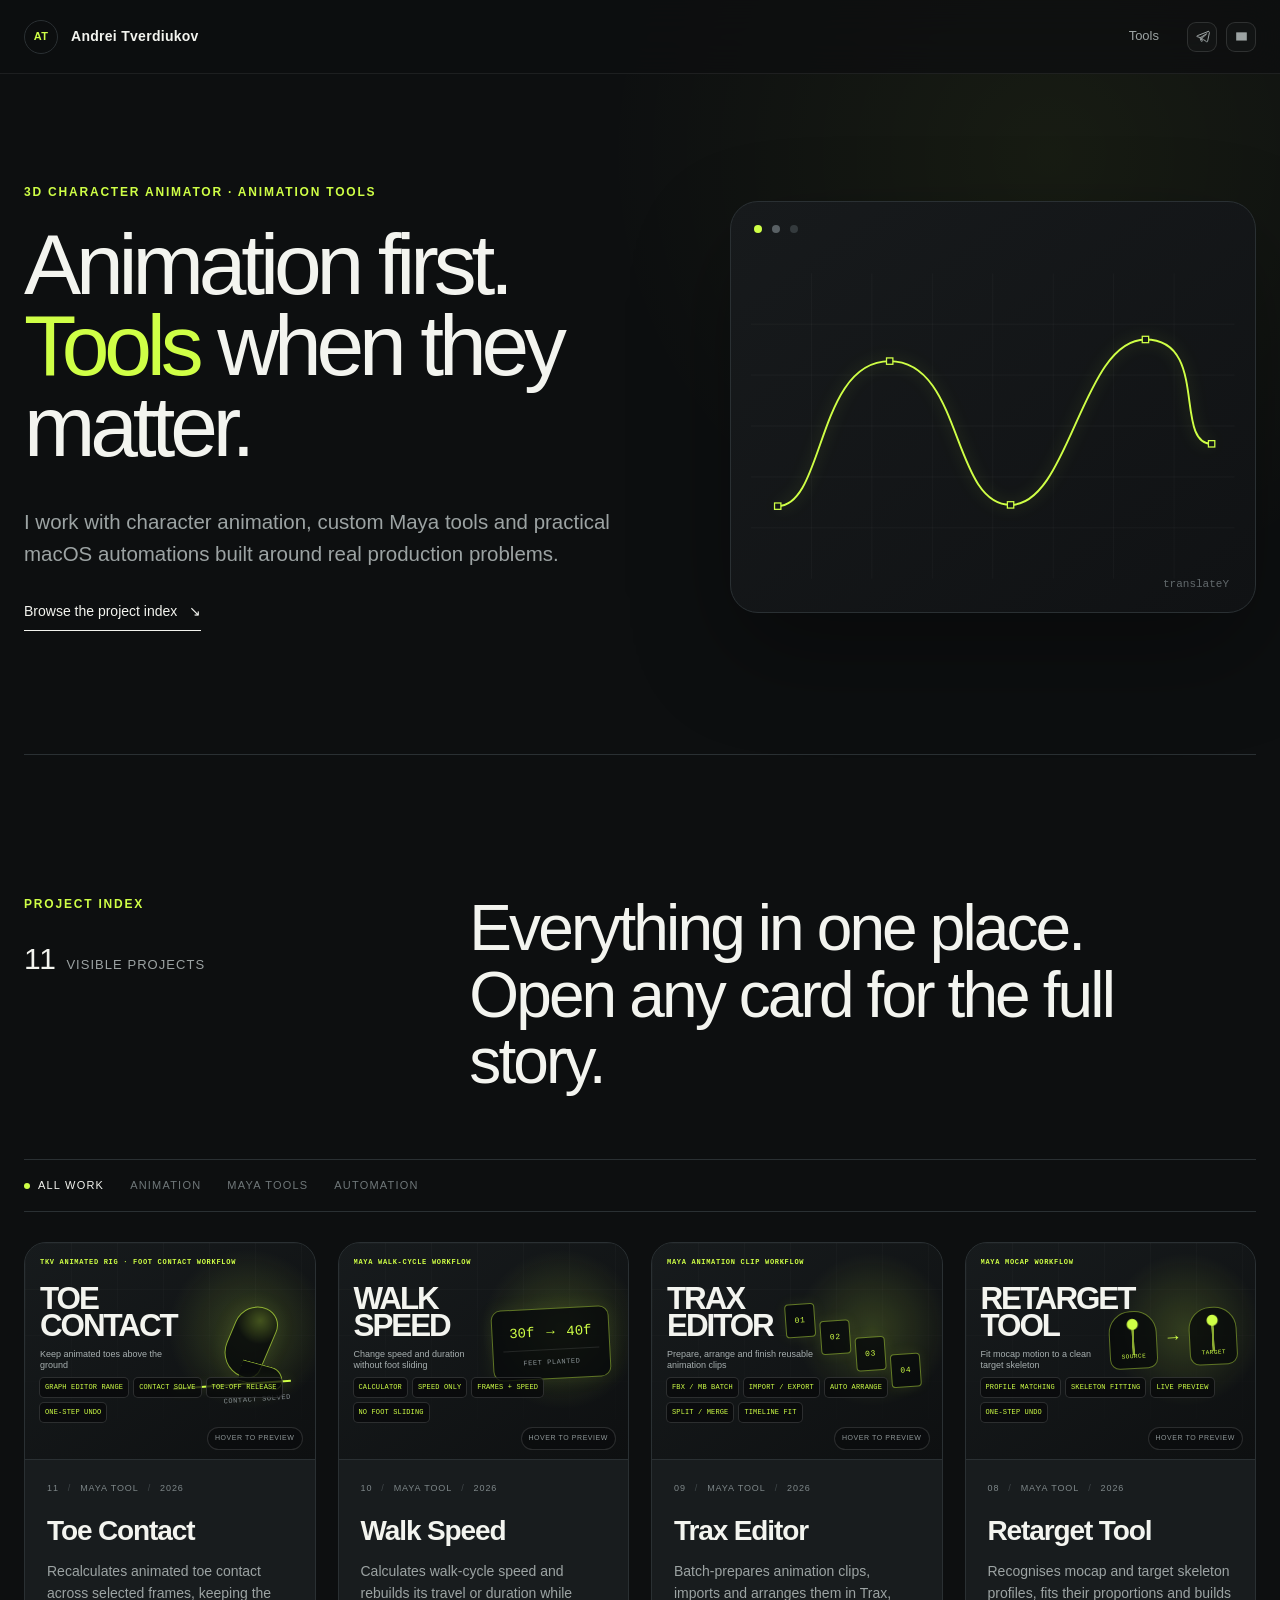
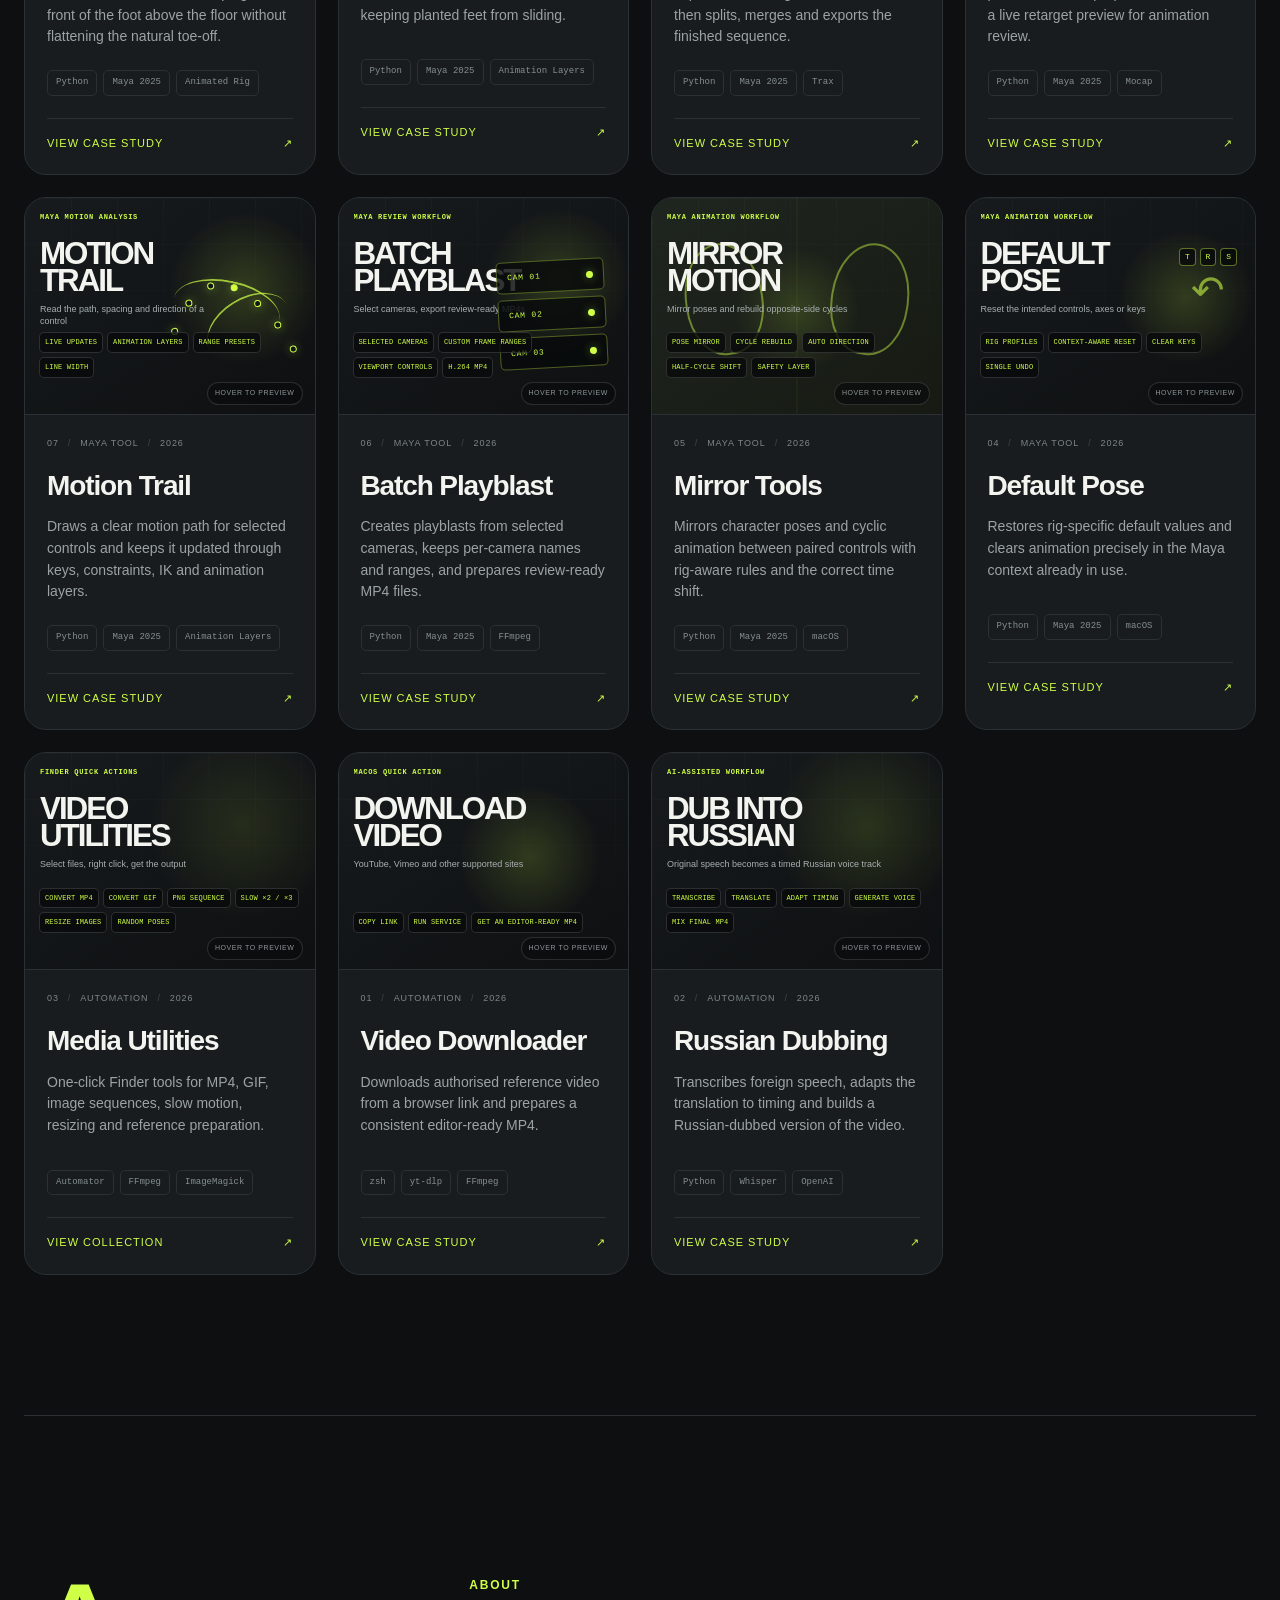
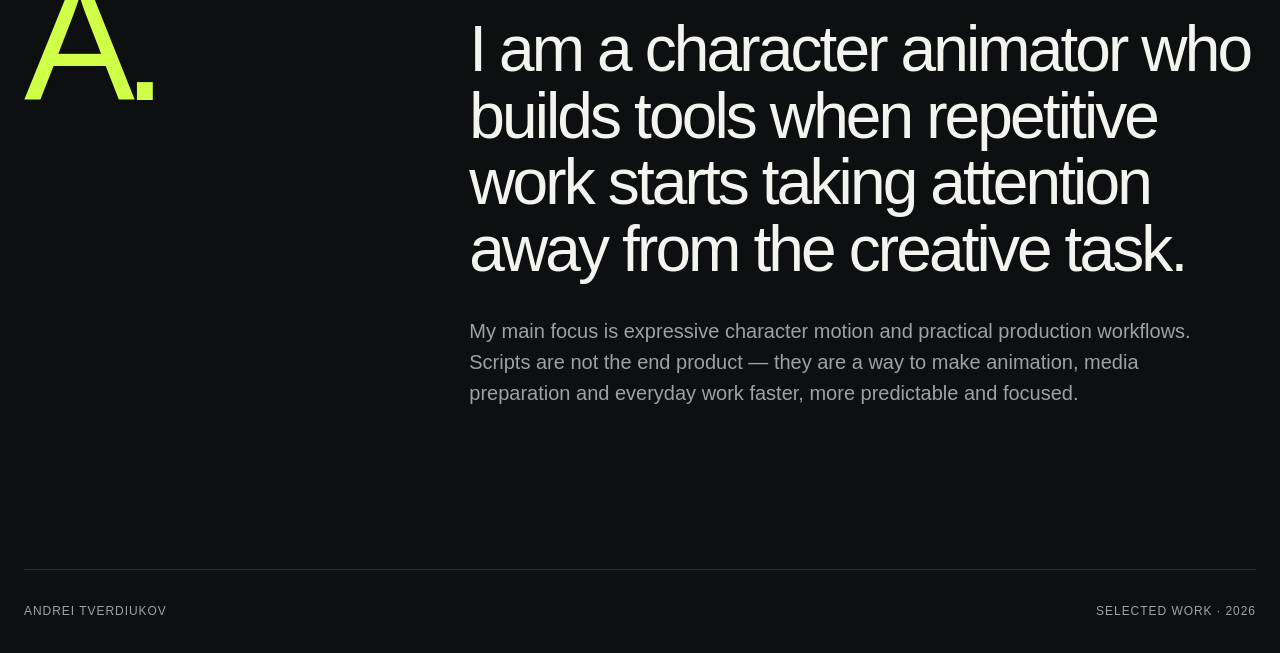
==== commit 6c00206b: "Temporarily remove LinkedIn link from portfolio" ====
--- a/index.html
+++ b/index.html
@@ -17,7 +17,7 @@
     <nav class="site-nav" aria-label="Main navigation">
       <a href="#work">Tools</a>
       <span class="header-socials" aria-label="Contact links">
-        <a class="header-social-link header-social-linkedin" href="https://www.linkedin.com/in/andreitkv/" target="_blank" rel="noopener noreferrer" aria-label="LinkedIn" title="LinkedIn">in</a>
+        <!-- LinkedIn temporarily removed at Andrei's request (2026-11-07). Restore only when requested. -->
         <a class="header-social-link" href="https://t.me/tverdiukov" target="_blank" rel="noopener noreferrer" aria-label="Telegram @tverdiukov" title="Telegram @tverdiukov">
           <svg viewBox="0 0 24 24" role="presentation"><path d="M21 4 3.7 10.7c-1.2.5-1.2 1.2-.2 1.5l4.4 1.4 1.7 5.1c.2.7.1 1 .9 1 .6 0 .9-.3 1.2-.6l2.2-2.1 4.6 3.4c.9.5 1.5.2 1.7-.8L23 6c.3-1.2-.5-2.5-2-2Zm-11.6 9.3 8.7-5.5c.4-.3.8-.1.5.2l-7.2 6.5-.3 3.1-1.7-4.3Z"/></svg>
         </a>
